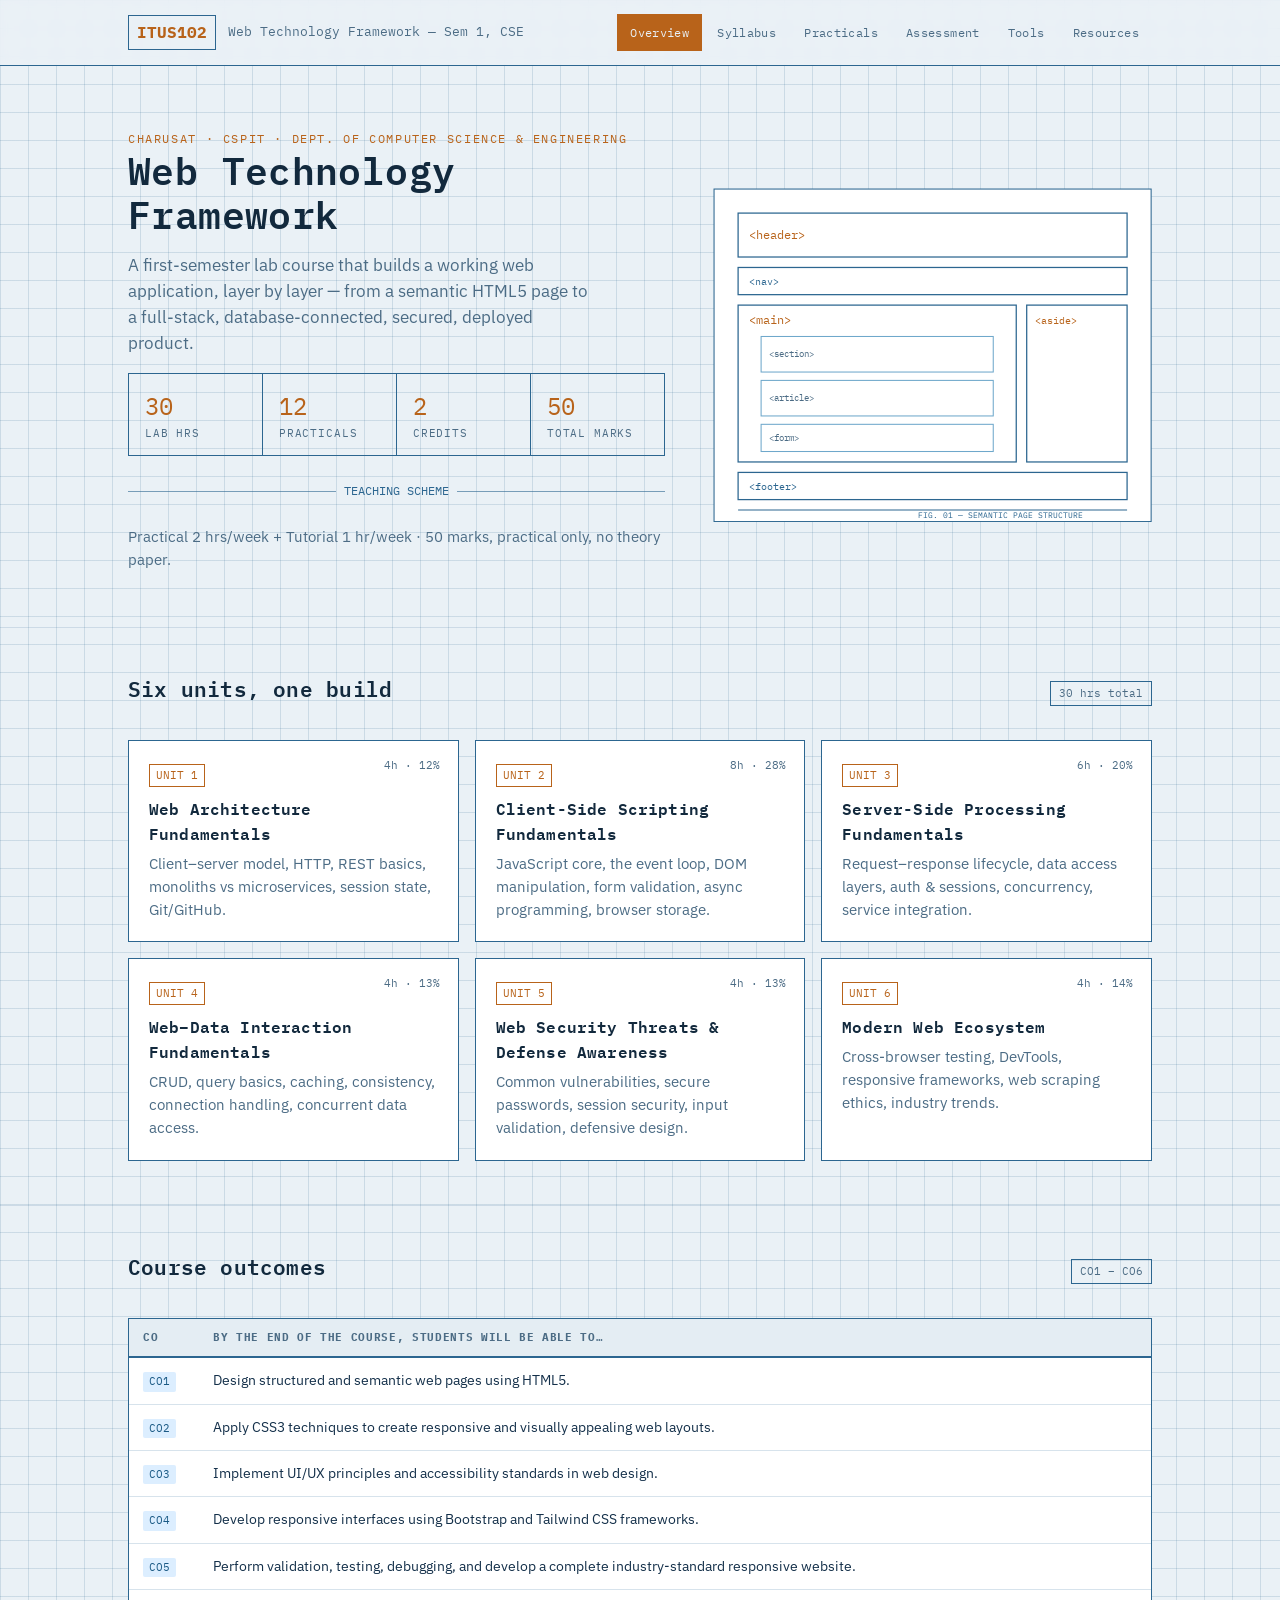
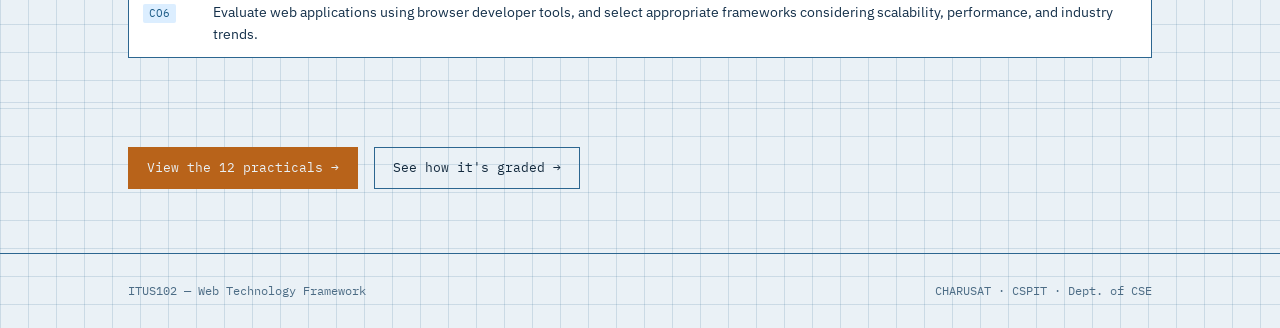
==== index.html @ b5256b08 "Add files via upload" ====
<!DOCTYPE html>
<html lang="en">
<head>
<meta charset="UTF-8">
<meta name="viewport" content="width=device-width, initial-scale=1.0">
<title>ITUS102 · Web Technology Framework</title>
<link rel="stylesheet" href="styles.css">
</head>
<body>

<header class="titleblock">
  <div class="wrap">
    <a class="tb-id" href="index.html">
      <span class="code">ITUS102</span>
      <span class="name">Web Technology Framework — Sem 1, CSE</span>
    </a>
    <nav class="tb-links">
      <a href="index.html" class="active">Overview</a>
      <a href="syllabus.html">Syllabus</a>
      <a href="practicals.html">Practicals</a>
      <a href="assessment.html">Assessment</a>
      <a href="tools.html">Tools</a>
      <a href="resources.html">Resources</a>
    </nav>
  </div>
</header>

<section class="hero">
  <div class="wrap hero-grid">
    <div>
      <div class="eyebrow">CHARUSAT · CSPIT · Dept. of Computer Science &amp; Engineering</div>
      <h1>Web Technology Framework</h1>
      <p class="lede">A first-semester lab course that builds a working web application, layer by layer — from a semantic HTML5 page to a full-stack, database-connected, secured, deployed product.</p>
      <div class="stat-row">
        <div class="stat"><div class="n">30</div><div class="l">Lab Hrs</div></div>
        <div class="stat"><div class="n">12</div><div class="l">Practicals</div></div>
        <div class="stat"><div class="n">2</div><div class="l">Credits</div></div>
        <div class="stat"><div class="n">50</div><div class="l">Total Marks</div></div>
      </div>
      <div class="dim-line">TEACHING SCHEME</div>
      <p style="color:var(--ink-dim); font-size:.92rem;">Practical 2 hrs/week + Tutorial 1 hr/week · 50 marks, practical only, no theory paper.</p>
    </div>

    <div>
      <!-- Blueprint schematic: signature element, echoed across the site -->
      <svg viewBox="0 0 420 320" width="100%" xmlns="http://www.w3.org/2000/svg" role="img" aria-label="Blueprint schematic of a semantic HTML5 page layout">
        <rect x="1" y="1" width="418" height="318" fill="#FFFFFF" stroke="#2C6690" stroke-width="1"/>
        <!-- header -->
        <rect x="24" y="24" width="372" height="42" fill="none" stroke="#2C6690" stroke-width="1.2"/>
        <text x="34" y="49" font-family="IBM Plex Mono, monospace" font-size="11" fill="#B8631A">&lt;header&gt;</text>
        <!-- nav -->
        <rect x="24" y="76" width="372" height="26" fill="none" stroke="#2C6690" stroke-width="1.2"/>
        <text x="34" y="93" font-family="IBM Plex Mono, monospace" font-size="10" fill="#2C6690">&lt;nav&gt;</text>
        <!-- main + aside -->
        <rect x="24" y="112" width="266" height="150" fill="none" stroke="#2C6690" stroke-width="1.2"/>
        <text x="34" y="130" font-family="IBM Plex Mono, monospace" font-size="11" fill="#B8631A">&lt;main&gt;</text>
        <rect x="46" y="142" width="222" height="34" fill="none" stroke="#6FA8CB" stroke-width="1"/>
        <text x="54" y="162" font-family="IBM Plex Mono, monospace" font-size="9" fill="#4C6C85">&lt;section&gt;</text>
        <rect x="46" y="184" width="222" height="34" fill="none" stroke="#6FA8CB" stroke-width="1"/>
        <text x="54" y="204" font-family="IBM Plex Mono, monospace" font-size="9" fill="#4C6C85">&lt;article&gt;</text>
        <rect x="46" y="226" width="222" height="26" fill="none" stroke="#6FA8CB" stroke-width="1"/>
        <text x="54" y="242" font-family="IBM Plex Mono, monospace" font-size="9" fill="#4C6C85">&lt;form&gt;</text>

        <rect x="300" y="112" width="96" height="150" fill="none" stroke="#2C6690" stroke-width="1.2"/>
        <text x="308" y="130" font-family="IBM Plex Mono, monospace" font-size="10" fill="#B8631A">&lt;aside&gt;</text>

        <!-- footer -->
        <rect x="24" y="272" width="372" height="26" fill="none" stroke="#2C6690" stroke-width="1.2"/>
        <text x="34" y="289" font-family="IBM Plex Mono, monospace" font-size="10" fill="#2C6690">&lt;footer&gt;</text>

        <!-- dimension line -->
        <line x1="24" y1="308" x2="396" y2="308" stroke="#2C6690" stroke-width="1"/>
        <text x="196" y="316" font-family="IBM Plex Mono, monospace" font-size="8" fill="#2C6690">FIG. 01 — SEMANTIC PAGE STRUCTURE</text>
      </svg>
    </div>
  </div>
</section>

<section id="units">
  <div class="wrap">
    <div class="section-head">
      <h2>Six units, one build</h2>
      <span class="pill">30 hrs total</span>
    </div>
    <div class="grid cols-3">
      <div class="card"><span class="hrs">4h · 12%</span><span class="tag">UNIT 1</span><h3>Web Architecture Fundamentals</h3><p>Client–server model, HTTP, REST basics, monoliths vs microservices, session state, Git/GitHub.</p></div>
      <div class="card"><span class="hrs">8h · 28%</span><span class="tag">UNIT 2</span><h3>Client-Side Scripting Fundamentals</h3><p>JavaScript core, the event loop, DOM manipulation, form validation, async programming, browser storage.</p></div>
      <div class="card"><span class="hrs">6h · 20%</span><span class="tag">UNIT 3</span><h3>Server-Side Processing Fundamentals</h3><p>Request–response lifecycle, data access layers, auth &amp; sessions, concurrency, service integration.</p></div>
      <div class="card"><span class="hrs">4h · 13%</span><span class="tag">UNIT 4</span><h3>Web–Data Interaction Fundamentals</h3><p>CRUD, query basics, caching, consistency, connection handling, concurrent data access.</p></div>
      <div class="card"><span class="hrs">4h · 13%</span><span class="tag">UNIT 5</span><h3>Web Security Threats &amp; Defense Awareness</h3><p>Common vulnerabilities, secure passwords, session security, input validation, defensive design.</p></div>
      <div class="card"><span class="hrs">4h · 14%</span><span class="tag">UNIT 6</span><h3>Modern Web Ecosystem</h3><p>Cross-browser testing, DevTools, responsive frameworks, web scraping ethics, industry trends.</p></div>
    </div>
  </div>
</section>

<section id="outcomes">
  <div class="wrap">
    <div class="section-head"><h2>Course outcomes</h2><span class="pill">CO1 – CO6</span></div>
    <div class="paper">
      <table>
        <thead><tr><th style="width:70px;">CO</th><th>By the end of the course, students will be able to&hellip;</th></tr></thead>
        <tbody>
          <tr><td><span class="co-tag">CO1</span></td><td>Design structured and semantic web pages using HTML5.</td></tr>
          <tr><td><span class="co-tag">CO2</span></td><td>Apply CSS3 techniques to create responsive and visually appealing web layouts.</td></tr>
          <tr><td><span class="co-tag">CO3</span></td><td>Implement UI/UX principles and accessibility standards in web design.</td></tr>
          <tr><td><span class="co-tag">CO4</span></td><td>Develop responsive interfaces using Bootstrap and Tailwind CSS frameworks.</td></tr>
          <tr><td><span class="co-tag">CO5</span></td><td>Perform validation, testing, debugging, and develop a complete industry-standard responsive website.</td></tr>
          <tr><td><span class="co-tag">CO6</span></td><td>Evaluate web applications using browser developer tools, and select appropriate frameworks considering scalability, performance, and industry trends.</td></tr>
        </tbody>
      </table>
    </div>
  </div>
</section>

<section>
  <div class="wrap" style="display:flex; gap:16px; flex-wrap:wrap;">
    <a class="btn" href="practicals.html">View the 12 practicals →</a>
    <a class="btn ghost" href="assessment.html">See how it's graded →</a>
  </div>
</section>

<footer>
  <div class="wrap">
    <span>ITUS102 — Web Technology Framework</span>
    <span>CHARUSAT · CSPIT · Dept. of CSE</span>
  </div>
</footer>

</body>
</html>
---- styles.css ----
/* ============================================================
   ITUS102 · Web Technology Framework — Course Site
   Design language: architectural blueprint / schematic drawing
   ============================================================ */

@import url('https://fonts.googleapis.com/css2?family=IBM+Plex+Mono:wght@400;500;600;700&family=IBM+Plex+Sans:wght@400;500;600;700&display=swap');

:root{
  --bg:        #EAF1F6;   /* blueprint paper — light cyanotype */
  --bg-panel:  #FFFFFF;   /* raised panel */
  --line:      #2C6690;   /* schematic line, navy ink on paper */
  --line-dim:  rgba(44,102,144,0.16);
  --ink:       #12293D;   /* primary text on paper */
  --ink-dim:   #4C6C85;   /* secondary text on paper */
  --paper:     #FFFFFF;   /* table / card surface */
  --paper-ink: #14304A;   /* text on paper */
  --paper-dim: #4C6C85;   /* secondary text on paper */
  --accent:    #B8631A;   /* stamped rust-amber annotation */
  --accent-2:  #1E8F73;   /* pine tag, used sparingly */
  --radius:    2px;
  --mono: 'IBM Plex Mono', ui-monospace, monospace;
  --sans: 'IBM Plex Sans', ui-sans-serif, system-ui, sans-serif;
}

*{ box-sizing:border-box; }
html{ scroll-behavior:smooth; }

body{
  margin:0;
  background:
    linear-gradient(var(--line-dim) 1px, transparent 1px),
    linear-gradient(90deg, var(--line-dim) 1px, transparent 1px),
    var(--bg);
  background-size: 28px 28px, 28px 28px, auto;
  color:var(--ink);
  font-family:var(--sans);
  line-height:1.55;
  -webkit-font-smoothing:antialiased;
}

a{ color:inherit; }
h1,h2,h3,h4{ font-family:var(--mono); font-weight:600; letter-spacing:.01em; margin:0 0 .5em; }
p{ margin:0 0 1em; }

.eyebrow{
  font-family:var(--mono);
  font-size:.72rem;
  letter-spacing:.14em;
  text-transform:uppercase;
  color:var(--accent);
}

.wrap{ max-width:1080px; margin:0 auto; padding:0 28px; }

/* ---------- Title block / nav ---------- */
.titleblock{
  border-bottom:1px solid var(--line);
  background:rgba(234,241,246,.88);
  backdrop-filter:blur(6px);
  position:sticky; top:0; z-index:50;
}
.titleblock .wrap{
  display:flex; align-items:center; justify-content:space-between;
  padding-top:14px; padding-bottom:14px; gap:20px;
}
.tb-id{ display:flex; align-items:center; gap:12px; text-decoration:none; }
.tb-id .code{
  font-family:var(--mono); font-weight:700; font-size:1rem;
  border:1px solid var(--line); padding:4px 8px; color:var(--accent);
}
.tb-id .name{ font-size:.82rem; color:var(--ink-dim); font-family:var(--mono); }
nav.tb-links{ display:flex; gap:2px; flex-wrap:wrap; }
nav.tb-links a{
  font-family:var(--mono); font-size:.78rem; text-decoration:none;
  color:var(--ink-dim); padding:8px 12px; border:1px solid transparent;
  letter-spacing:.03em;
}
nav.tb-links a:hover{ color:var(--ink); border-color:var(--line); }
nav.tb-links a.active{ color:var(--bg); background:var(--accent); }

/* ---------- Hero ---------- */
.hero{ padding:64px 0 40px; }
.hero-grid{ display:grid; grid-template-columns:1.1fr .9fr; gap:48px; align-items:center; }
.hero h1{ font-size:2.4rem; line-height:1.15; color:var(--ink); margin-bottom:.4em; }
.hero .lede{ color:var(--ink-dim); font-size:1.05rem; max-width:46ch; }
.dim-line{
  display:flex; align-items:center; gap:8px; margin:26px 0;
  font-family:var(--mono); font-size:.72rem; color:var(--line);
}
.dim-line::before, .dim-line::after{ content:""; height:1px; flex:1; background:var(--line); opacity:.6; }

.stat-row{ display:flex; gap:0; margin-top:8px; border:1px solid var(--line); }
.stat{ flex:1; padding:14px 16px; border-right:1px solid var(--line); }
.stat:last-child{ border-right:none; }
.stat .n{ font-family:var(--mono); font-size:1.5rem; color:var(--accent); }
.stat .l{ font-family:var(--mono); font-size:.66rem; color:var(--ink-dim); text-transform:uppercase; letter-spacing:.08em; }

/* ---------- Sections ---------- */
section{ padding:44px 0; border-top:1px solid var(--line-dim); }
section:first-of-type{ border-top:none; }
.section-head{ display:flex; align-items:baseline; justify-content:space-between; gap:20px; margin-bottom:26px; flex-wrap:wrap; }
.section-head h2{ font-size:1.3rem; color:var(--ink); }

/* ---------- Cards ---------- */
.grid{ display:grid; gap:16px; }
.grid.cols-3{ grid-template-columns:repeat(3,1fr); }
.grid.cols-2{ grid-template-columns:repeat(2,1fr); }
.card{
  background:var(--bg-panel); border:1px solid var(--line);
  padding:20px; position:relative;
}
.card .tag{
  font-family:var(--mono); font-size:.68rem; color:var(--accent);
  border:1px solid var(--accent); display:inline-block; padding:2px 6px; margin-bottom:10px;
}
.card h3{ font-size:1rem; margin-bottom:.4em; }
.card p{ color:var(--ink-dim); font-size:.92rem; margin-bottom:0; }
.card .hrs{ position:absolute; top:16px; right:18px; font-family:var(--mono); font-size:.7rem; color:var(--ink-dim); }

/* ---------- Tables (on paper surface) ---------- */
.paper{ background:var(--paper); color:var(--paper-ink); border:1px solid var(--line); }
table{ width:100%; border-collapse:collapse; font-size:.9rem; }
table caption{ text-align:left; font-family:var(--mono); font-size:.75rem; color:var(--paper-dim); padding:10px 14px; }
th{
  font-family:var(--mono); font-size:.68rem; text-transform:uppercase; letter-spacing:.06em;
  text-align:left; background:#E4EDF3; color:var(--paper-dim); padding:10px 14px; border-bottom:2px solid var(--line);
}
td{ padding:11px 14px; border-bottom:1px solid #D7E3EC; vertical-align:top; }
tr:last-child td{ border-bottom:none; }
tr:hover td{ background:#EAF2F7; }
.co-tag{
  font-family:var(--mono); font-size:.7rem; background:#DCEEFF; color:#1B5A85;
  padding:1px 6px; border-radius:2px; display:inline-block; margin:1px 2px 1px 0;
}

/* ---------- Phase timeline (practicals) ---------- */
.phases{ display:flex; flex-direction:column; gap:0; }
.phase{ display:grid; grid-template-columns:160px 90px 1fr; gap:16px; padding:16px 0; border-top:1px dashed var(--line-dim); align-items:start; }
.phase:first-child{ border-top:none; }
.phase .name{ font-family:var(--mono); color:var(--accent); font-size:.85rem; }
.phase .exp{ font-family:var(--mono); color:var(--ink-dim); font-size:.78rem; }
.phase .focus{ color:var(--ink-dim); font-size:.92rem; }

/* ---------- Assessment bars ---------- */
.bar-row{ display:grid; grid-template-columns:1fr auto; gap:12px; align-items:center; padding:10px 0; }
.bar-track{ height:8px; background:var(--line-dim); position:relative; overflow:hidden; }
.bar-fill{ height:100%; background:var(--accent); }
.bar-label{ font-family:var(--mono); font-size:.8rem; color:var(--ink-dim); }
.bar-mark{ font-family:var(--mono); font-size:.85rem; color:var(--accent); min-width:64px; text-align:right; }

/* ---------- Resource links ---------- */
.res-item{ display:grid; grid-template-columns:70px 1fr 1fr; gap:16px; padding:14px 0; border-top:1px solid var(--line-dim); }
.res-item:first-child{ border-top:none; }
.res-item .num{ font-family:var(--mono); color:var(--accent); }
.res-item h4{ font-family:var(--mono); font-size:.78rem; color:var(--ink-dim); text-transform:uppercase; letter-spacing:.05em; margin-bottom:8px; }
.res-item a{ display:block; font-size:.88rem; text-decoration:none; color:var(--ink); border-bottom:1px dotted var(--line); padding:3px 0; }
.res-item a:hover{ color:var(--accent); border-color:var(--accent); }

/* ---------- Footer ---------- */
footer{ border-top:1px solid var(--line); padding:28px 0; margin-top:20px; }
footer .wrap{ display:flex; justify-content:space-between; color:var(--ink-dim); font-family:var(--mono); font-size:.74rem; flex-wrap:wrap; gap:10px;}

/* ---------- Utility ---------- */
.pill{ font-family:var(--mono); font-size:.7rem; border:1px solid var(--line); padding:3px 8px; color:var(--ink-dim); }
.btn{
  font-family:var(--mono); font-size:.82rem; text-decoration:none; color:var(--bg);
  background:var(--accent); padding:10px 18px; display:inline-block; border:1px solid var(--accent);
}
.btn.ghost{ background:transparent; color:var(--ink); border-color:var(--line); }

::selection{ background:var(--accent); color:var(--bg); }

@media (max-width:860px){
  .hero-grid{ grid-template-columns:1fr; }
  .grid.cols-3, .grid.cols-2{ grid-template-columns:1fr; }
  .phase{ grid-template-columns:1fr; gap:4px; }
  .res-item{ grid-template-columns:1fr; }
  nav.tb-links{ display:none; }
}
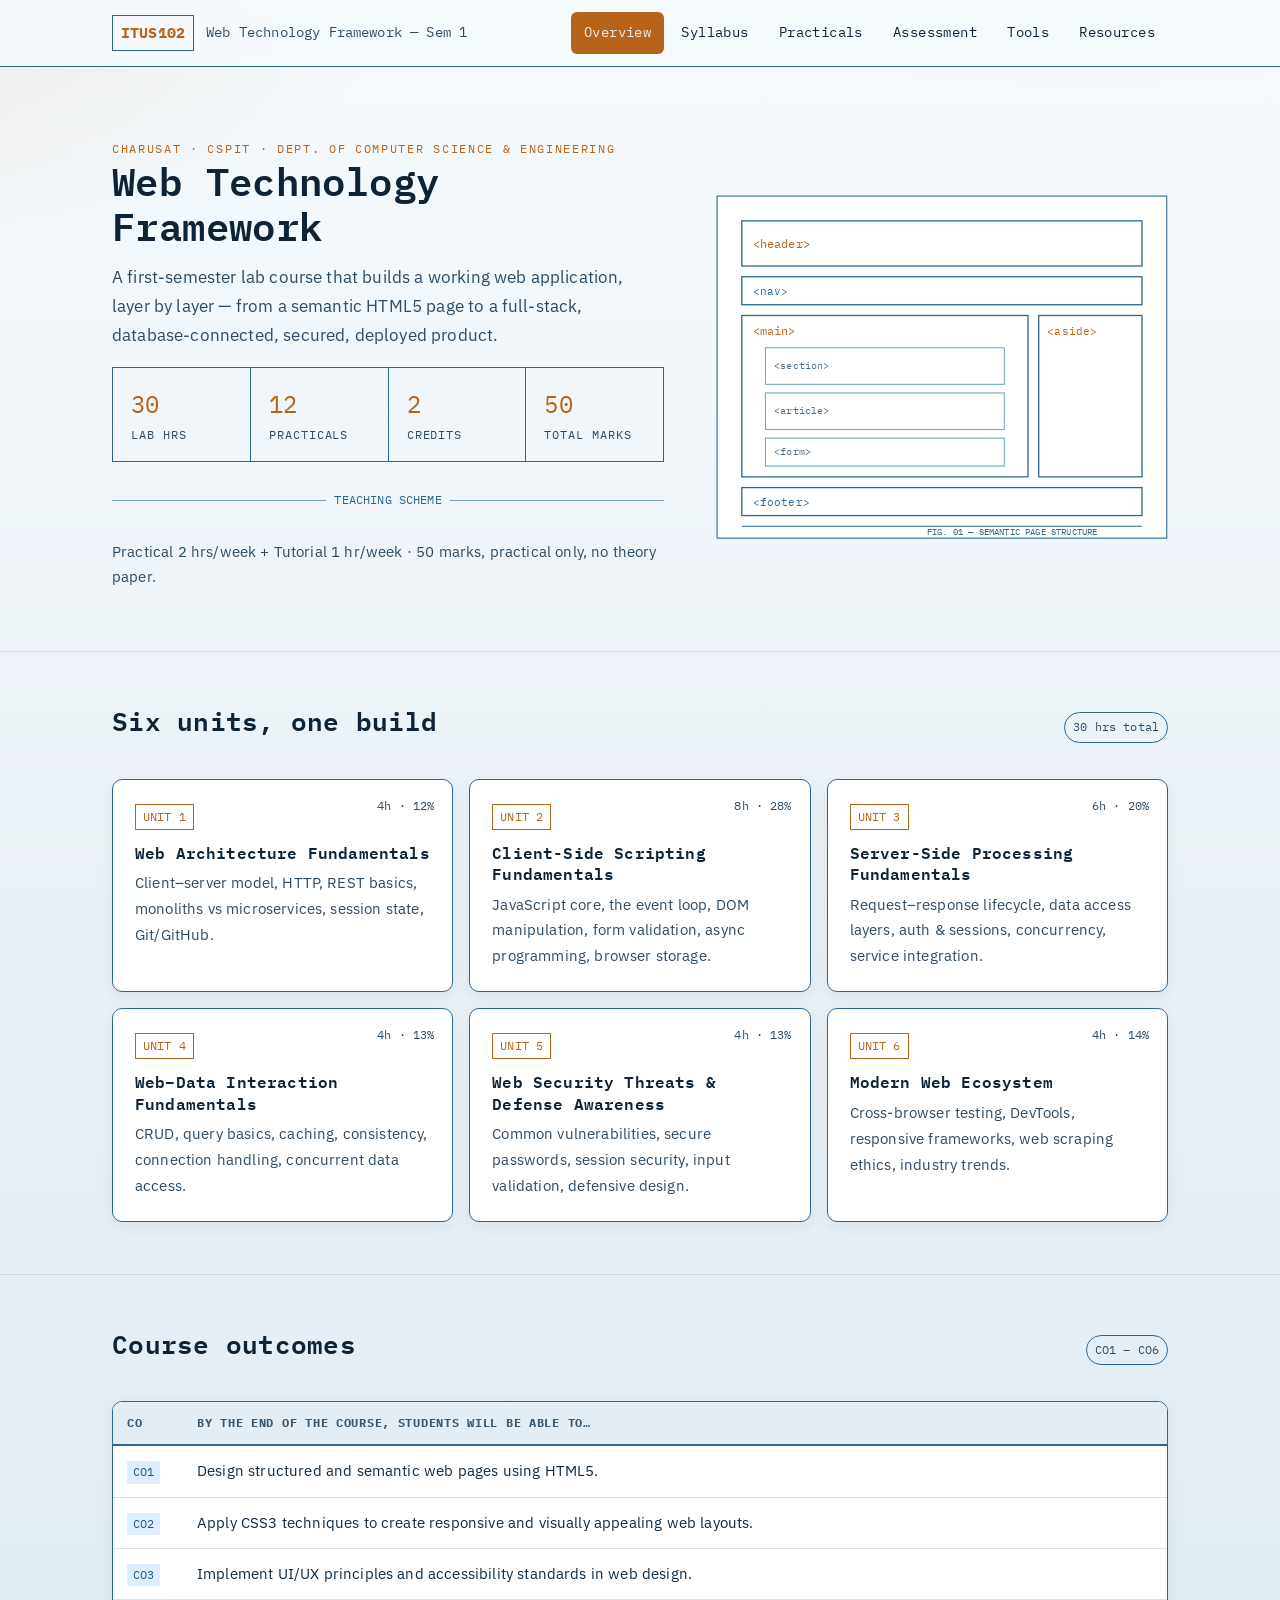
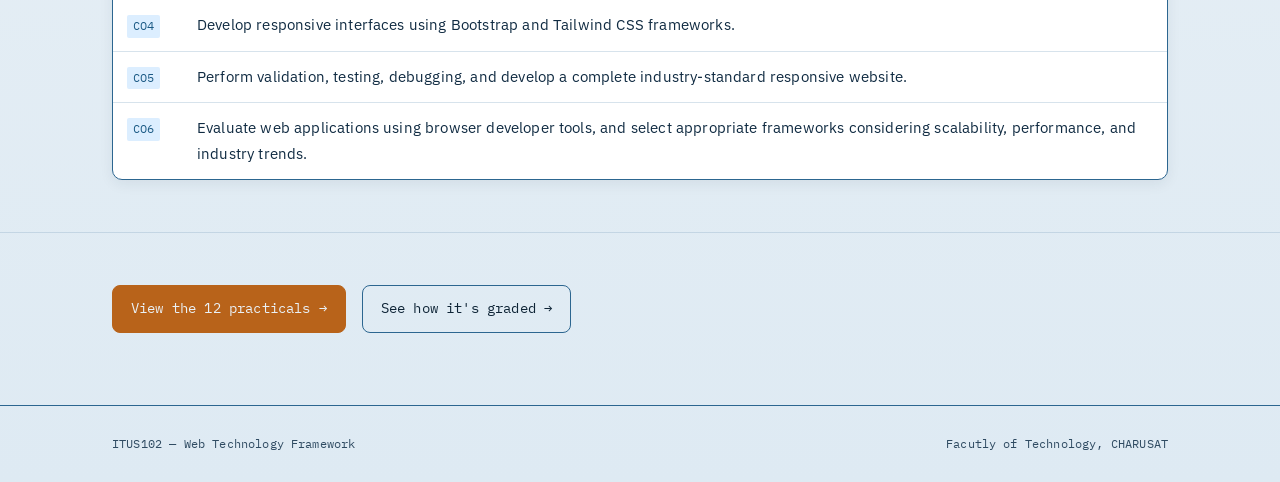
==== commit 5708f27e: "Updated homepage" ====
--- a/index.html
+++ b/index.html
@@ -12,7 +12,7 @@
   <div class="wrap">
     <a class="tb-id" href="index.html">
       <span class="code">ITUS102</span>
-      <span class="name">Web Technology Framework — Sem 1, CSE</span>
+      <span class="name">Web Technology Framework — Sem 1</span>
     </a>
     <nav class="tb-links">
       <a href="index.html" class="active">Overview</a>
@@ -122,7 +122,7 @@
 <footer>
   <div class="wrap">
     <span>ITUS102 — Web Technology Framework</span>
-    <span>CHARUSAT · CSPIT · Dept. of CSE</span>
+    <span>Facutly of Technology, CHARUSAT</span>
   </div>
 </footer>
 
--- a/styles.css
+++ b/styles.css
@@ -7,17 +7,32 @@
 
 :root{
   --bg:        #EAF1F6;   /* blueprint paper — light cyanotype */
+  --bg-top:    #F5FAFD;   /* top glow */
+  --bg-bottom: #DEEAF3;   /* base wash */
   --bg-panel:  #FFFFFF;   /* raised panel */
   --line:      #2C6690;   /* schematic line, navy ink on paper */
   --line-dim:  rgba(44,102,144,0.16);
-  --ink:       #12293D;   /* primary text on paper */
-  --ink-dim:   #4C6C85;   /* secondary text on paper */
+  --ink:       #0E2436;   /* primary text on paper (higher contrast) */
+  --ink-dim:   #2F4B62;   /* secondary text on paper (improved readability) */
   --paper:     #FFFFFF;   /* table / card surface */
-  --paper-ink: #14304A;   /* text on paper */
-  --paper-dim: #4C6C85;   /* secondary text on paper */
+  --paper-ink: #102B42;   /* text on paper */
+  --paper-dim: #3A5870;   /* secondary text on paper */
   --accent:    #B8631A;   /* stamped rust-amber annotation */
   --accent-2:  #1E8F73;   /* pine tag, used sparingly */
-  --radius:    2px;
+  --radius:    10px;
+  --shadow-sm: 0 4px 14px rgba(11, 36, 57, 0.07);
+  --space-1:   8px;
+  --space-2:   12px;
+  --space-3:   16px;
+  --space-4:   24px;
+  --space-5:   32px;
+  --space-6:   48px;
+  --fs-100:    0.75rem;
+  --fs-200:    0.875rem;
+  --fs-300:    1rem;
+  --fs-400:    1.0625rem;
+  --fs-500:    clamp(1.25rem, 1.1rem + .7vw, 1.6rem);
+  --fs-600:    clamp(1.8rem, 1.45rem + 1.2vw, 2.5rem);
   --mono: 'IBM Plex Mono', ui-monospace, monospace;
   --sans: 'IBM Plex Sans', ui-sans-serif, system-ui, sans-serif;
 }
@@ -28,78 +43,95 @@
 body{
   margin:0;
   background:
-    linear-gradient(var(--line-dim) 1px, transparent 1px),
-    linear-gradient(90deg, var(--line-dim) 1px, transparent 1px),
-    var(--bg);
-  background-size: 28px 28px, 28px 28px, auto;
+    radial-gradient(1200px 500px at 85% -10%, rgba(30,143,115,.10), transparent 60%),
+    radial-gradient(900px 420px at -10% 0%, rgba(184,99,26,.10), transparent 58%),
+    linear-gradient(180deg, var(--bg-top) 0%, var(--bg) 45%, var(--bg-bottom) 100%),
+    linear-gradient(rgba(44,102,144,.10) 1px, transparent 1px),
+    linear-gradient(90deg, rgba(44,102,144,.10) 1px, transparent 1px);
+  background-size: auto, auto, auto, 32px 32px, 32px 32px;
   color:var(--ink);
   font-family:var(--sans);
-  line-height:1.55;
+  font-size:var(--fs-300);
+  font-weight:400;
+  line-height:1.7;
+  letter-spacing:.01em;
   -webkit-font-smoothing:antialiased;
 }
 
 a{ color:inherit; }
-h1,h2,h3,h4{ font-family:var(--mono); font-weight:600; letter-spacing:.01em; margin:0 0 .5em; }
-p{ margin:0 0 1em; }
+h1,h2,h3,h4{
+  font-family:var(--mono);
+  font-weight:600;
+  letter-spacing:.01em;
+  line-height:1.28;
+  margin:0 0 .45em;
+}
+h1{ font-size:var(--fs-600); }
+h2{ font-size:var(--fs-500); }
+h3{ font-size:1.08rem; }
+h4{ font-size:.95rem; }
+p{ margin:0 0 1em; max-width:72ch; }
 
 .eyebrow{
   font-family:var(--mono);
-  font-size:.72rem;
+  font-size:var(--fs-100);
   letter-spacing:.14em;
   text-transform:uppercase;
   color:var(--accent);
 }
 
-.wrap{ max-width:1080px; margin:0 auto; padding:0 28px; }
+.wrap{ max-width:1120px; margin:0 auto; padding:0 clamp(18px, 2.6vw, 32px); }
 
 /* ---------- Title block / nav ---------- */
 .titleblock{
   border-bottom:1px solid var(--line);
-  background:rgba(234,241,246,.88);
+  background:rgba(245,250,253,.90);
   backdrop-filter:blur(6px);
   position:sticky; top:0; z-index:50;
 }
 .titleblock .wrap{
   display:flex; align-items:center; justify-content:space-between;
-  padding-top:14px; padding-bottom:14px; gap:20px;
+  padding-top:var(--space-2); padding-bottom:var(--space-2); gap:var(--space-4);
 }
 .tb-id{ display:flex; align-items:center; gap:12px; text-decoration:none; }
 .tb-id .code{
-  font-family:var(--mono); font-weight:700; font-size:1rem;
+  font-family:var(--mono); font-weight:700; font-size:.95rem;
   border:1px solid var(--line); padding:4px 8px; color:var(--accent);
 }
-.tb-id .name{ font-size:.82rem; color:var(--ink-dim); font-family:var(--mono); }
-nav.tb-links{ display:flex; gap:2px; flex-wrap:wrap; }
+.tb-id .name{ font-size:var(--fs-200); color:var(--ink-dim); font-family:var(--mono); }
+nav.tb-links{ display:flex; gap:4px; flex-wrap:wrap; }
 nav.tb-links a{
-  font-family:var(--mono); font-size:.78rem; text-decoration:none;
-  color:var(--ink-dim); padding:8px 12px; border:1px solid transparent;
+  font-family:var(--mono); font-size:var(--fs-200); text-decoration:none;
+  color:var(--ink); padding:8px 12px; border:1px solid transparent;
+  border-radius:6px;
   letter-spacing:.03em;
+  transition:background-color .2s ease, border-color .2s ease, color .2s ease;
 }
 nav.tb-links a:hover{ color:var(--ink); border-color:var(--line); }
 nav.tb-links a.active{ color:var(--bg); background:var(--accent); }
 
 /* ---------- Hero ---------- */
-.hero{ padding:64px 0 40px; }
-.hero-grid{ display:grid; grid-template-columns:1.1fr .9fr; gap:48px; align-items:center; }
-.hero h1{ font-size:2.4rem; line-height:1.15; color:var(--ink); margin-bottom:.4em; }
-.hero .lede{ color:var(--ink-dim); font-size:1.05rem; max-width:46ch; }
+.hero{ padding:72px 0 48px; }
+.hero-grid{ display:grid; grid-template-columns:1.1fr .9fr; gap:52px; align-items:center; }
+.hero h1{ font-size:var(--fs-600); line-height:1.16; color:var(--ink); margin-bottom:.38em; }
+.hero .lede{ color:var(--ink-dim); font-size:var(--fs-400); max-width:56ch; }
 .dim-line{
-  display:flex; align-items:center; gap:8px; margin:26px 0;
-  font-family:var(--mono); font-size:.72rem; color:var(--line);
+  display:flex; align-items:center; gap:8px; margin:28px 0;
+  font-family:var(--mono); font-size:var(--fs-100); color:var(--line);
 }
 .dim-line::before, .dim-line::after{ content:""; height:1px; flex:1; background:var(--line); opacity:.6; }
 
 .stat-row{ display:flex; gap:0; margin-top:8px; border:1px solid var(--line); }
-.stat{ flex:1; padding:14px 16px; border-right:1px solid var(--line); }
+.stat{ flex:1; padding:16px 18px; border-right:1px solid var(--line); }
 .stat:last-child{ border-right:none; }
 .stat .n{ font-family:var(--mono); font-size:1.5rem; color:var(--accent); }
-.stat .l{ font-family:var(--mono); font-size:.66rem; color:var(--ink-dim); text-transform:uppercase; letter-spacing:.08em; }
+.stat .l{ font-family:var(--mono); font-size:var(--fs-100); color:var(--ink-dim); text-transform:uppercase; letter-spacing:.08em; }
 
 /* ---------- Sections ---------- */
-section{ padding:44px 0; border-top:1px solid var(--line-dim); }
+section{ padding:52px 0; border-top:1px solid var(--line-dim); }
 section:first-of-type{ border-top:none; }
-.section-head{ display:flex; align-items:baseline; justify-content:space-between; gap:20px; margin-bottom:26px; flex-wrap:wrap; }
-.section-head h2{ font-size:1.3rem; color:var(--ink); }
+.section-head{ display:flex; align-items:baseline; justify-content:space-between; gap:20px; margin-bottom:30px; flex-wrap:wrap; }
+.section-head h2{ font-size:var(--fs-500); color:var(--ink); }
 
 /* ---------- Cards ---------- */
 .grid{ display:grid; gap:16px; }
@@ -107,29 +139,31 @@
 .grid.cols-2{ grid-template-columns:repeat(2,1fr); }
 .card{
   background:var(--bg-panel); border:1px solid var(--line);
-  padding:20px; position:relative;
+  padding:22px; position:relative;
+  border-radius:var(--radius);
+  box-shadow:var(--shadow-sm);
 }
 .card .tag{
-  font-family:var(--mono); font-size:.68rem; color:var(--accent);
-  border:1px solid var(--accent); display:inline-block; padding:2px 6px; margin-bottom:10px;
-}
-.card h3{ font-size:1rem; margin-bottom:.4em; }
-.card p{ color:var(--ink-dim); font-size:.92rem; margin-bottom:0; }
-.card .hrs{ position:absolute; top:16px; right:18px; font-family:var(--mono); font-size:.7rem; color:var(--ink-dim); }
+  font-family:var(--mono); font-size:var(--fs-100); color:var(--accent);
+  border:1px solid var(--accent); display:inline-block; padding:2px 7px; margin-bottom:12px;
+}
+.card h3{ font-size:1.03rem; margin-bottom:.45em; }
+.card p{ color:var(--ink-dim); font-size:.95rem; margin-bottom:0; }
+.card .hrs{ position:absolute; top:16px; right:18px; font-family:var(--mono); font-size:var(--fs-100); color:var(--ink-dim); }
 
 /* ---------- Tables (on paper surface) ---------- */
-.paper{ background:var(--paper); color:var(--paper-ink); border:1px solid var(--line); }
-table{ width:100%; border-collapse:collapse; font-size:.9rem; }
-table caption{ text-align:left; font-family:var(--mono); font-size:.75rem; color:var(--paper-dim); padding:10px 14px; }
+.paper{ background:var(--paper); color:var(--paper-ink); border:1px solid var(--line); border-radius:var(--radius); box-shadow:var(--shadow-sm); overflow:hidden; }
+table{ width:100%; border-collapse:collapse; font-size:.95rem; }
+table caption{ text-align:left; font-family:var(--mono); font-size:var(--fs-100); color:var(--paper-dim); padding:10px 14px; }
 th{
-  font-family:var(--mono); font-size:.68rem; text-transform:uppercase; letter-spacing:.06em;
-  text-align:left; background:#E4EDF3; color:var(--paper-dim); padding:10px 14px; border-bottom:2px solid var(--line);
-}
-td{ padding:11px 14px; border-bottom:1px solid #D7E3EC; vertical-align:top; }
+  font-family:var(--mono); font-size:var(--fs-100); text-transform:uppercase; letter-spacing:.06em;
+  text-align:left; background:#E4EDF3; color:var(--paper-dim); padding:11px 14px; border-bottom:2px solid var(--line);
+}
+td{ padding:12px 14px; border-bottom:1px solid #D7E3EC; vertical-align:top; }
 tr:last-child td{ border-bottom:none; }
 tr:hover td{ background:#EAF2F7; }
 .co-tag{
-  font-family:var(--mono); font-size:.7rem; background:#DCEEFF; color:#1B5A85;
+  font-family:var(--mono); font-size:var(--fs-100); background:#DCEEFF; color:#1B5A85;
   padding:1px 6px; border-radius:2px; display:inline-block; margin:1px 2px 1px 0;
 }
 
@@ -137,43 +171,56 @@
 .phases{ display:flex; flex-direction:column; gap:0; }
 .phase{ display:grid; grid-template-columns:160px 90px 1fr; gap:16px; padding:16px 0; border-top:1px dashed var(--line-dim); align-items:start; }
 .phase:first-child{ border-top:none; }
-.phase .name{ font-family:var(--mono); color:var(--accent); font-size:.85rem; }
-.phase .exp{ font-family:var(--mono); color:var(--ink-dim); font-size:.78rem; }
-.phase .focus{ color:var(--ink-dim); font-size:.92rem; }
+.phase .name{ font-family:var(--mono); color:var(--accent); font-size:.88rem; }
+.phase .exp{ font-family:var(--mono); color:var(--ink-dim); font-size:var(--fs-200); }
+.phase .focus{ color:var(--ink-dim); font-size:.95rem; }
 
 /* ---------- Assessment bars ---------- */
 .bar-row{ display:grid; grid-template-columns:1fr auto; gap:12px; align-items:center; padding:10px 0; }
 .bar-track{ height:8px; background:var(--line-dim); position:relative; overflow:hidden; }
 .bar-fill{ height:100%; background:var(--accent); }
-.bar-label{ font-family:var(--mono); font-size:.8rem; color:var(--ink-dim); }
-.bar-mark{ font-family:var(--mono); font-size:.85rem; color:var(--accent); min-width:64px; text-align:right; }
+.bar-label{ font-family:var(--mono); font-size:var(--fs-200); color:var(--ink-dim); }
+.bar-mark{ font-family:var(--mono); font-size:.88rem; color:var(--accent); min-width:64px; text-align:right; }
 
 /* ---------- Resource links ---------- */
 .res-item{ display:grid; grid-template-columns:70px 1fr 1fr; gap:16px; padding:14px 0; border-top:1px solid var(--line-dim); }
 .res-item:first-child{ border-top:none; }
 .res-item .num{ font-family:var(--mono); color:var(--accent); }
-.res-item h4{ font-family:var(--mono); font-size:.78rem; color:var(--ink-dim); text-transform:uppercase; letter-spacing:.05em; margin-bottom:8px; }
-.res-item a{ display:block; font-size:.88rem; text-decoration:none; color:var(--ink); border-bottom:1px dotted var(--line); padding:3px 0; }
+.res-item h4{ font-family:var(--mono); font-size:var(--fs-200); color:var(--ink-dim); text-transform:uppercase; letter-spacing:.05em; margin-bottom:8px; }
+.res-item a{ display:block; font-size:.93rem; text-decoration:none; color:var(--ink); border-bottom:1px dotted var(--line); padding:4px 0; }
 .res-item a:hover{ color:var(--accent); border-color:var(--accent); }
 
 /* ---------- Footer ---------- */
 footer{ border-top:1px solid var(--line); padding:28px 0; margin-top:20px; }
-footer .wrap{ display:flex; justify-content:space-between; color:var(--ink-dim); font-family:var(--mono); font-size:.74rem; flex-wrap:wrap; gap:10px;}
+footer .wrap{ display:flex; justify-content:space-between; color:var(--ink-dim); font-family:var(--mono); font-size:var(--fs-100); flex-wrap:wrap; gap:10px;}
 
 /* ---------- Utility ---------- */
-.pill{ font-family:var(--mono); font-size:.7rem; border:1px solid var(--line); padding:3px 8px; color:var(--ink-dim); }
+.pill{ font-family:var(--mono); font-size:var(--fs-100); border:1px solid var(--line); padding:4px 8px; color:var(--ink-dim); border-radius:999px; }
 .btn{
-  font-family:var(--mono); font-size:.82rem; text-decoration:none; color:var(--bg);
-  background:var(--accent); padding:10px 18px; display:inline-block; border:1px solid var(--accent);
+  font-family:var(--mono); font-size:var(--fs-200); text-decoration:none; color:var(--bg);
+  background:var(--accent); padding:11px 18px; display:inline-block; border:1px solid var(--accent);
+  border-radius:8px;
+  transition:transform .2s ease, box-shadow .2s ease, background-color .2s ease, color .2s ease;
 }
 .btn.ghost{ background:transparent; color:var(--ink); border-color:var(--line); }
+.btn:hover{ transform:translateY(-1px); box-shadow:var(--shadow-sm); }
+
+a:focus-visible,
+.btn:focus-visible,
+nav.tb-links a:focus-visible{
+  outline:2px solid var(--accent-2);
+  outline-offset:2px;
+}
 
 ::selection{ background:var(--accent); color:var(--bg); }
 
 @media (max-width:860px){
+  body{ font-size:.97rem; }
   .hero-grid{ grid-template-columns:1fr; }
   .grid.cols-3, .grid.cols-2{ grid-template-columns:1fr; }
   .phase{ grid-template-columns:1fr; gap:4px; }
   .res-item{ grid-template-columns:1fr; }
+  .stat-row{ flex-wrap:wrap; }
+  .stat{ min-width:150px; }
   nav.tb-links{ display:none; }
 }
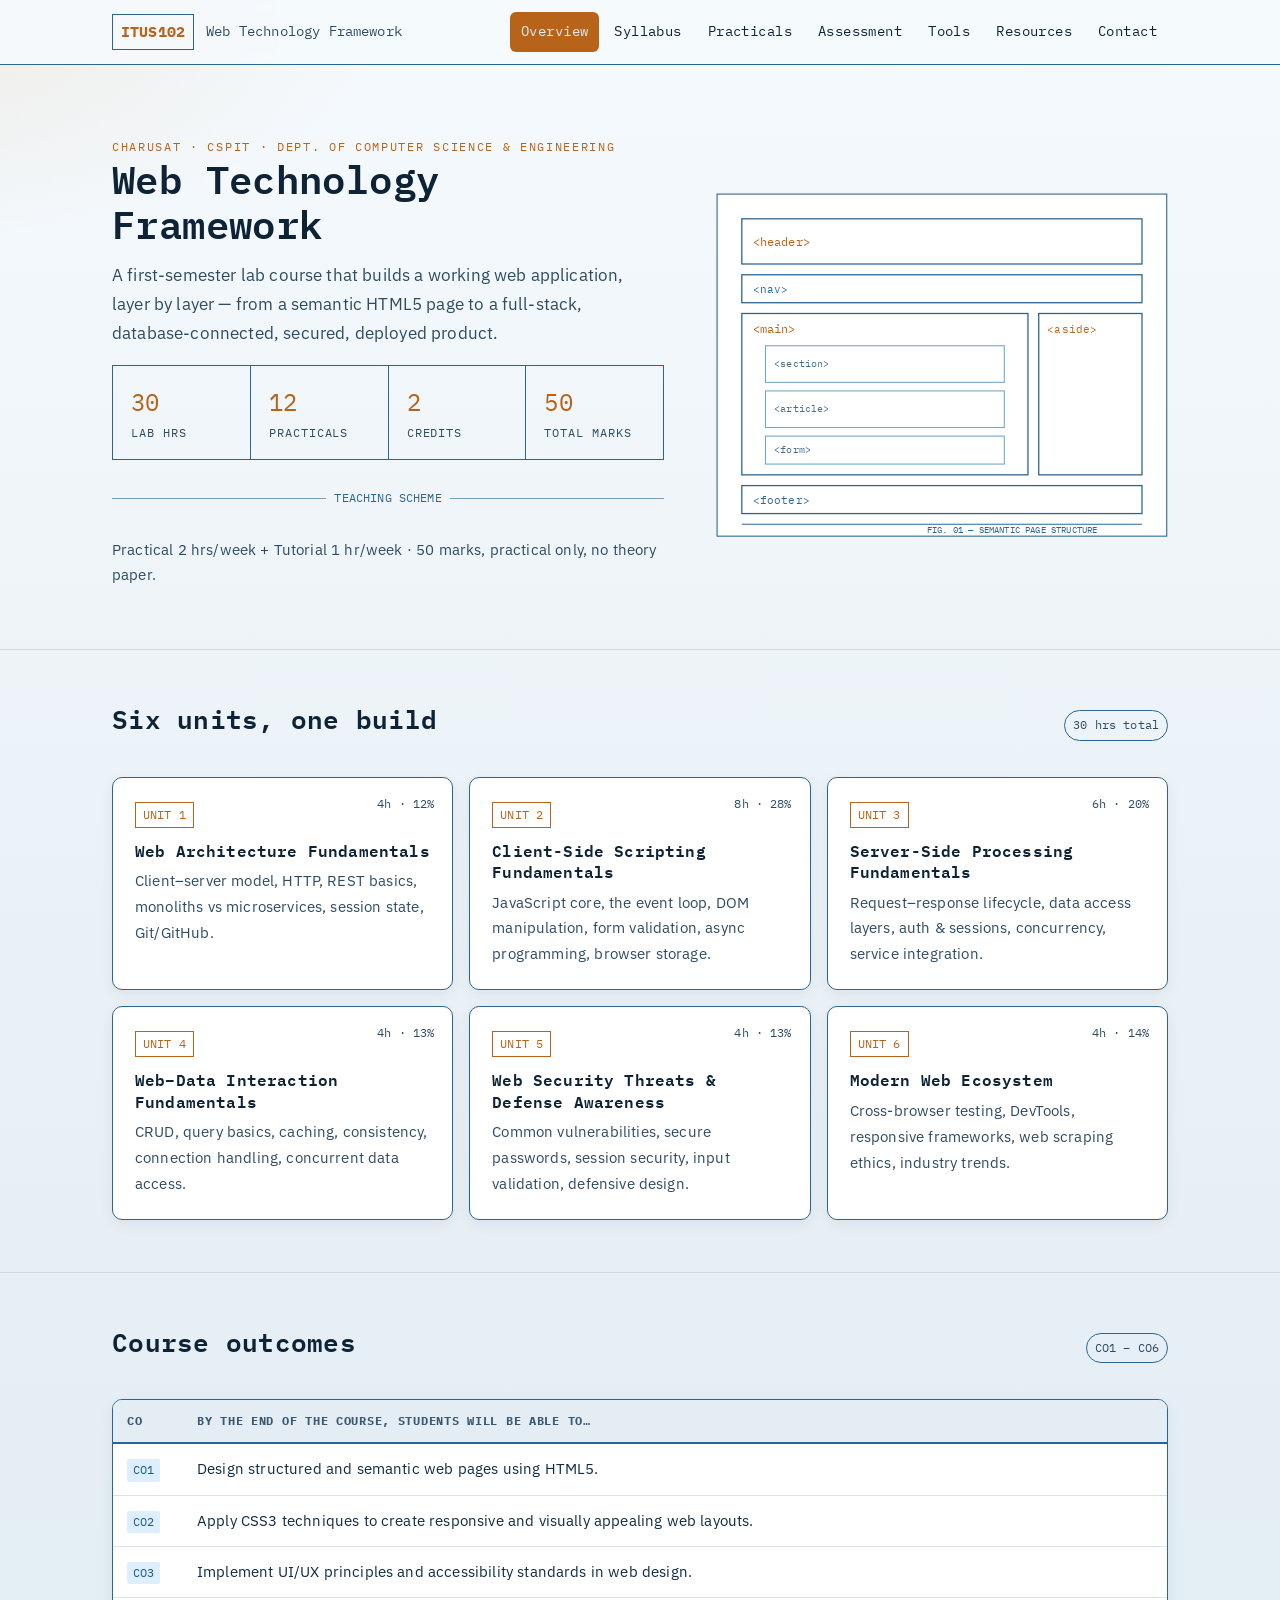
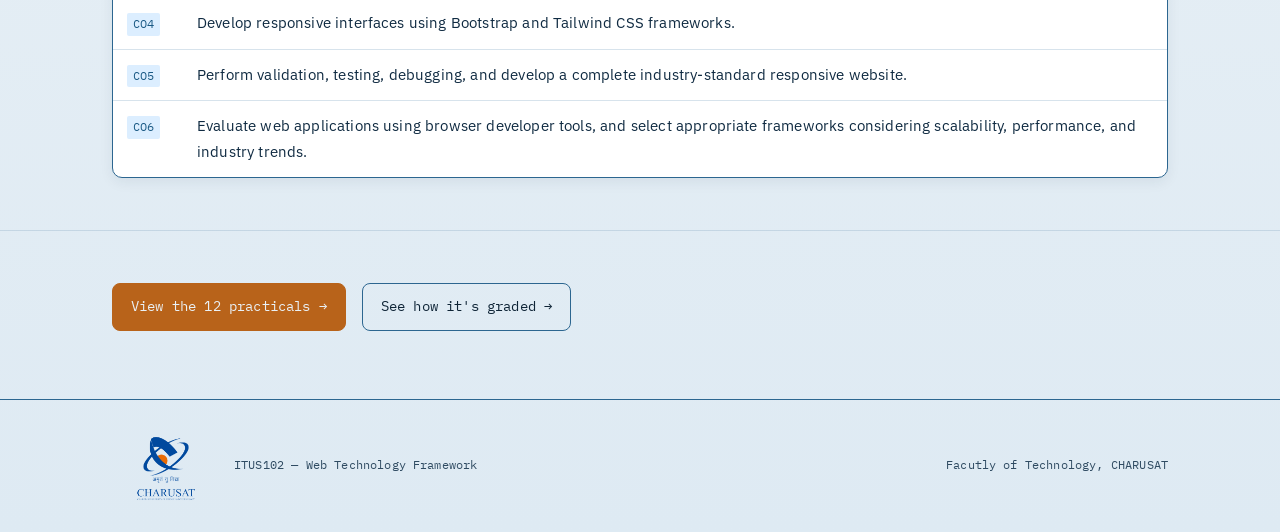
==== commit b9331ec0: "Updated homepage" ====
--- a/index.html
+++ b/index.html
@@ -4,6 +4,9 @@
 <meta charset="UTF-8">
 <meta name="viewport" content="width=device-width, initial-scale=1.0">
 <title>ITUS102 · Web Technology Framework</title>
+<link rel="icon" type="image/svg+xml" href="favicon.svg?v=2">
+<link rel="shortcut icon" href="favicon.svg?v=2">
+<link rel="apple-touch-icon" href="favicon.svg?v=2">
 <link rel="stylesheet" href="styles.css">
 </head>
 <body>
@@ -12,7 +15,7 @@
   <div class="wrap">
     <a class="tb-id" href="index.html">
       <span class="code">ITUS102</span>
-      <span class="name">Web Technology Framework — Sem 1</span>
+      <span class="name">Web Technology Framework</span>
     </a>
     <nav class="tb-links">
       <a href="index.html" class="active">Overview</a>
@@ -21,6 +24,7 @@
       <a href="assessment.html">Assessment</a>
       <a href="tools.html">Tools</a>
       <a href="resources.html">Resources</a>
+      <a href="contact.html">Contact</a>
     </nav>
   </div>
 </header>
@@ -121,6 +125,7 @@
 
 <footer>
   <div class="wrap">
+    <img class="footer-logo" src="university-logo.png" alt="CHARUSAT logo" onerror="if(!this.dataset.f1){this.dataset.f1=1;this.src='charusat-logo.png';}else if(!this.dataset.f2){this.dataset.f2=1;this.src='logo.png';}else{this.src='favicon.svg';this.onerror=null;}">
     <span>ITUS102 — Web Technology Framework</span>
     <span>Facutly of Technology, CHARUSAT</span>
   </div>
--- a/styles.css
+++ b/styles.css
@@ -91,18 +91,27 @@
 }
 .titleblock .wrap{
   display:flex; align-items:center; justify-content:space-between;
-  padding-top:var(--space-2); padding-bottom:var(--space-2); gap:var(--space-4);
-}
-.tb-id{ display:flex; align-items:center; gap:12px; text-decoration:none; }
+  padding-top:var(--space-2); padding-bottom:var(--space-2); gap:var(--space-3);
+}
+.tb-id{ display:flex; align-items:center; gap:12px; text-decoration:none; flex:0 1 auto; min-width:0; }
 .tb-id .code{
   font-family:var(--mono); font-weight:700; font-size:.95rem;
   border:1px solid var(--line); padding:4px 8px; color:var(--accent);
 }
 .tb-id .name{ font-size:var(--fs-200); color:var(--ink-dim); font-family:var(--mono); }
-nav.tb-links{ display:flex; gap:4px; flex-wrap:wrap; }
+nav.tb-links{
+  display:flex;
+  gap:4px;
+  flex:0 1 auto;
+  flex-wrap:nowrap;
+  justify-content:flex-end;
+  white-space:nowrap;
+  min-width:0;
+  overflow:visible;
+}
 nav.tb-links a{
   font-family:var(--mono); font-size:var(--fs-200); text-decoration:none;
-  color:var(--ink); padding:8px 12px; border:1px solid transparent;
+  color:var(--ink); padding:7px 10px; border:1px solid transparent;
   border-radius:6px;
   letter-spacing:.03em;
   transition:background-color .2s ease, border-color .2s ease, color .2s ease;
@@ -191,8 +200,24 @@
 .res-item a:hover{ color:var(--accent); border-color:var(--accent); }
 
 /* ---------- Footer ---------- */
-footer{ border-top:1px solid var(--line); padding:28px 0; margin-top:20px; }
-footer .wrap{ display:flex; justify-content:space-between; color:var(--ink-dim); font-family:var(--mono); font-size:var(--fs-100); flex-wrap:wrap; gap:10px;}
+footer{ border-top:1px solid var(--line); padding:12px 0; margin-top:16px; }
+footer .wrap{
+  display:grid;
+  grid-template-columns:auto 1fr auto;
+  align-items:center;
+  justify-content:space-between;
+  color:var(--ink-dim);
+  font-family:var(--mono);
+  font-size:var(--fs-100);
+  gap:14px;
+  text-align:left;
+}
+.footer-logo{
+  width:108px;
+  height:108px;
+  object-fit:contain;
+  margin:0;
+}
 
 /* ---------- Utility ---------- */
 .pill{ font-family:var(--mono); font-size:var(--fs-100); border:1px solid var(--line); padding:4px 8px; color:var(--ink-dim); border-radius:999px; }
@@ -210,6 +235,12 @@
 nav.tb-links a:focus-visible{
   outline:2px solid var(--accent-2);
   outline-offset:2px;
+}
+
+@media (max-width:1080px){
+  .tb-id .name{ display:none; }
+  nav.tb-links{ gap:2px; }
+  nav.tb-links a{ font-size:.82rem; padding:7px 9px; }
 }
 
 ::selection{ background:var(--accent); color:var(--bg); }
@@ -222,5 +253,7 @@
   .res-item{ grid-template-columns:1fr; }
   .stat-row{ flex-wrap:wrap; }
   .stat{ min-width:150px; }
+  footer .wrap{ grid-template-columns:1fr; text-align:center; gap:6px; }
+  .footer-logo{ width:84px; height:84px; margin:0 auto; }
   nav.tb-links{ display:none; }
 }
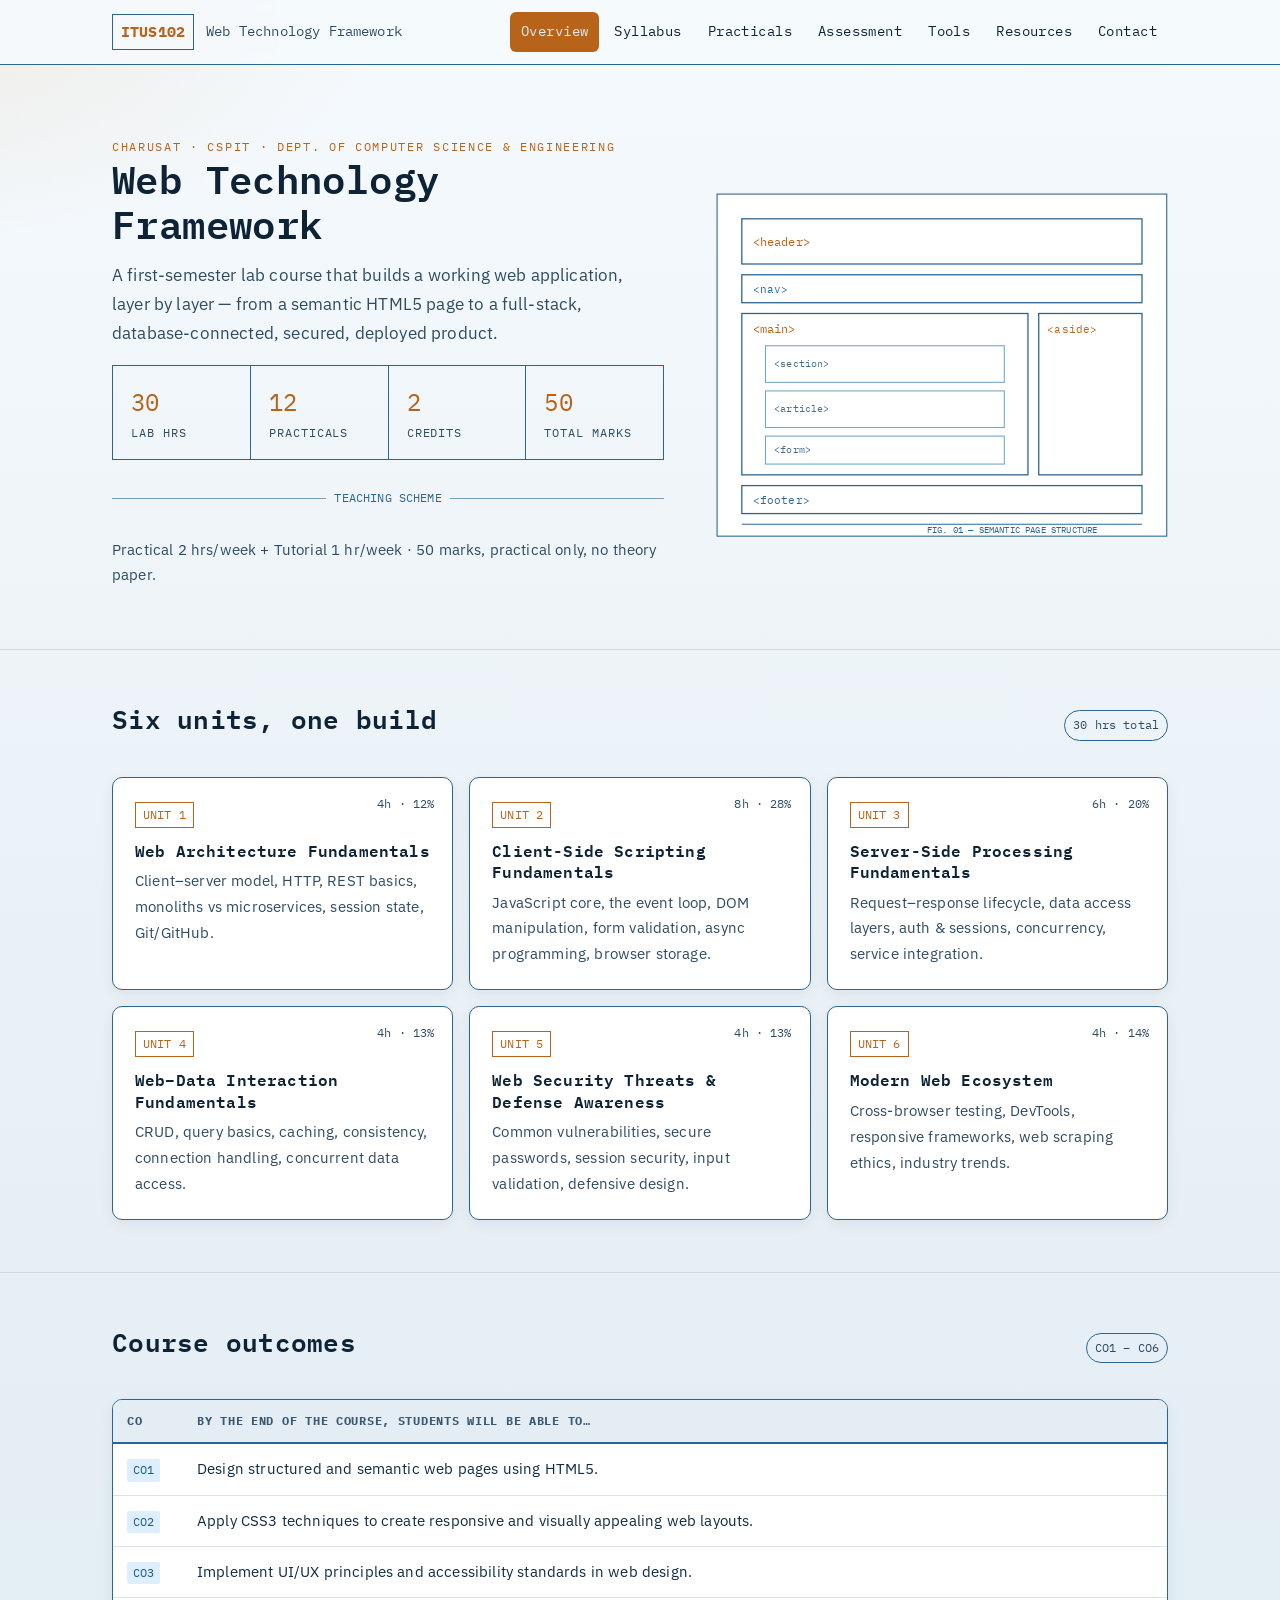
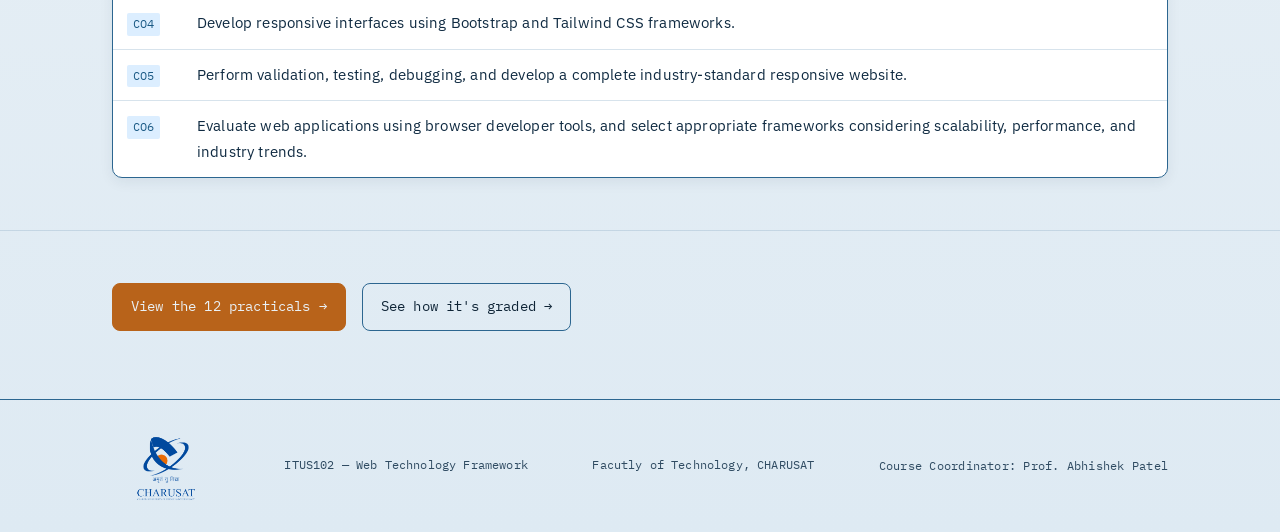
==== commit 59aa52e1: "Updated Homepage" ====
--- a/index.html
+++ b/index.html
@@ -128,6 +128,7 @@
     <img class="footer-logo" src="university-logo.png" alt="CHARUSAT logo" onerror="if(!this.dataset.f1){this.dataset.f1=1;this.src='charusat-logo.png';}else if(!this.dataset.f2){this.dataset.f2=1;this.src='logo.png';}else{this.src='favicon.svg';this.onerror=null;}">
     <span>ITUS102 — Web Technology Framework</span>
     <span>Facutly of Technology, CHARUSAT</span>
+    <span class="footer-coordinator">Course Coordinator: Prof. Abhishek Patel</span>
   </div>
 </footer>
 
--- a/styles.css
+++ b/styles.css
@@ -203,7 +203,7 @@
 footer{ border-top:1px solid var(--line); padding:12px 0; margin-top:16px; }
 footer .wrap{
   display:grid;
-  grid-template-columns:auto 1fr auto;
+  grid-template-columns:auto auto auto auto;
   align-items:center;
   justify-content:space-between;
   color:var(--ink-dim);
@@ -217,6 +217,11 @@
   height:108px;
   object-fit:contain;
   margin:0;
+}
+.footer-coordinator{
+  grid-column:auto;
+  font-size:.72rem;
+  letter-spacing:.02em;
 }
 
 /* ---------- Utility ---------- */
@@ -253,7 +258,8 @@
   .res-item{ grid-template-columns:1fr; }
   .stat-row{ flex-wrap:wrap; }
   .stat{ min-width:150px; }
-  footer .wrap{ grid-template-columns:1fr; text-align:center; gap:6px; }
+  footer .wrap{ grid-template-columns:auto auto auto auto; text-align:left; gap:8px; font-size:.68rem; }
   .footer-logo{ width:84px; height:84px; margin:0 auto; }
+  .footer-coordinator{ grid-column:auto; font-size:.66rem; }
   nav.tb-links{ display:none; }
 }
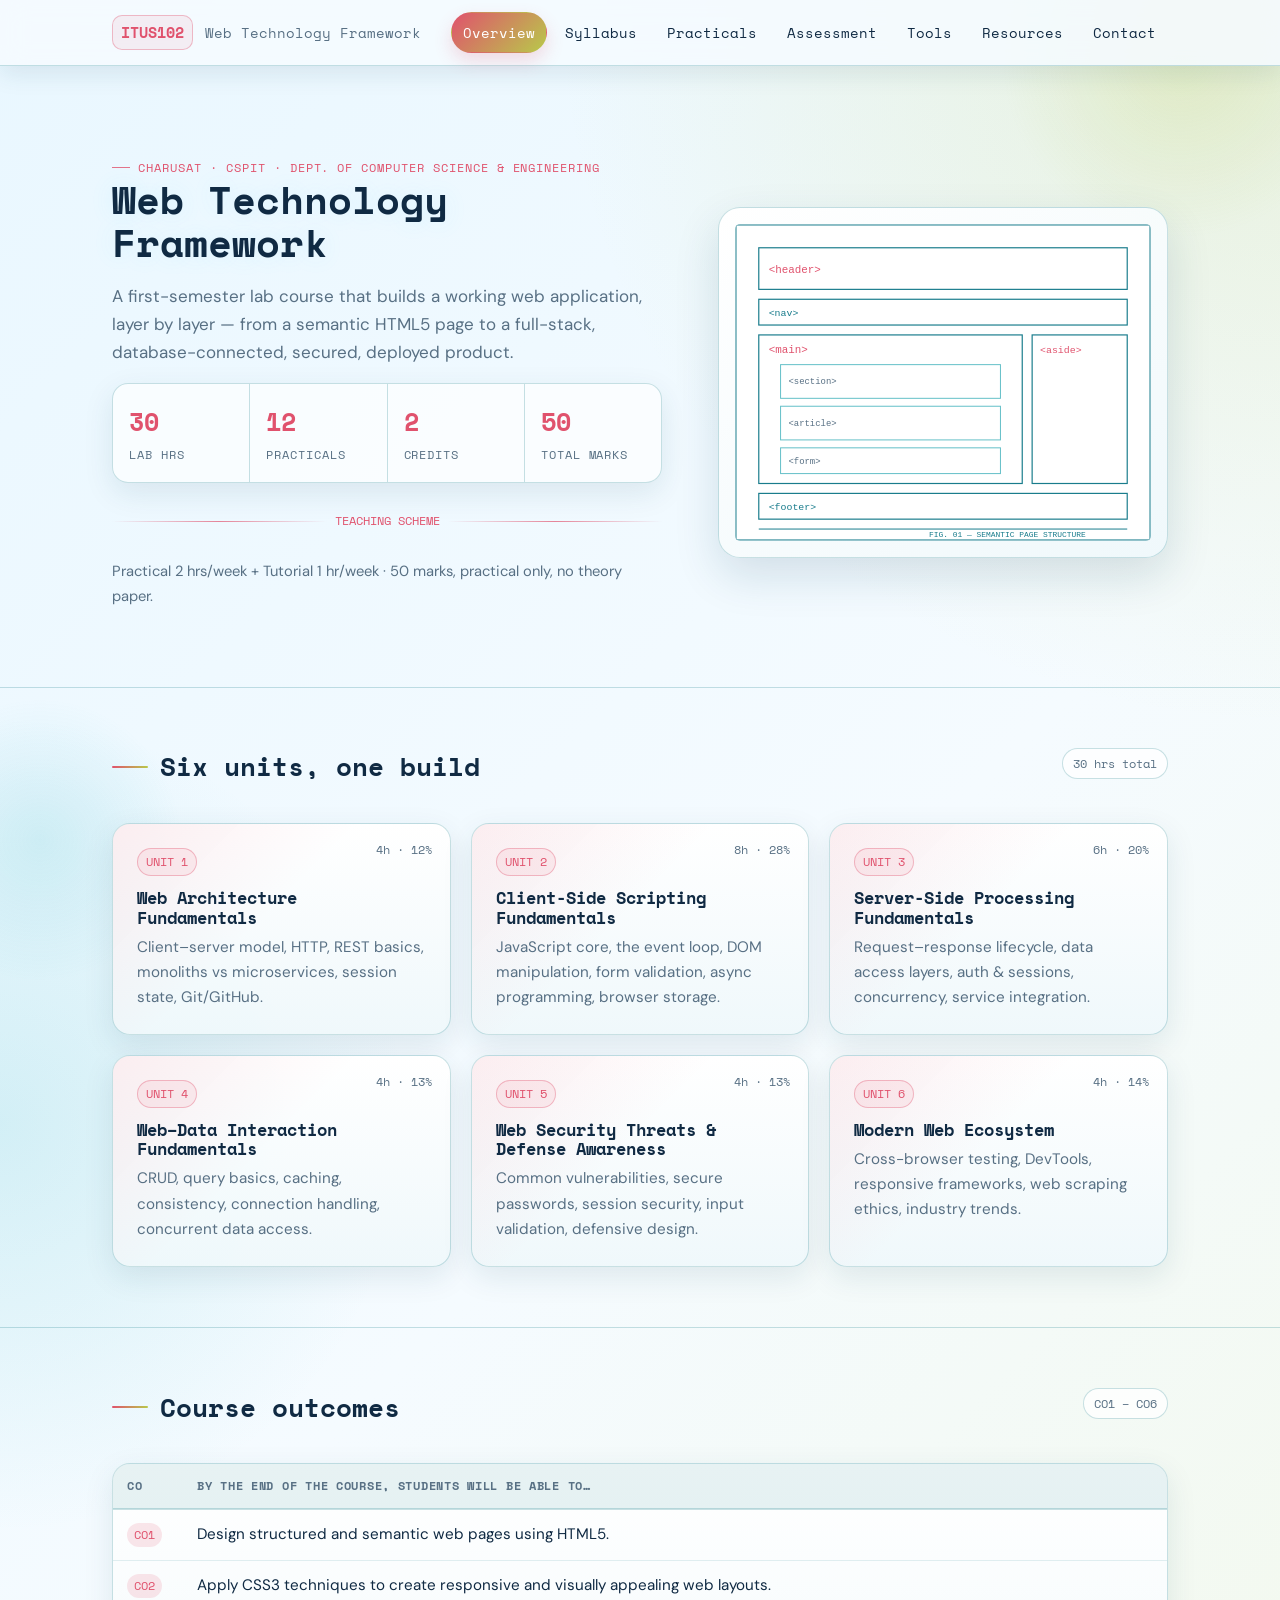
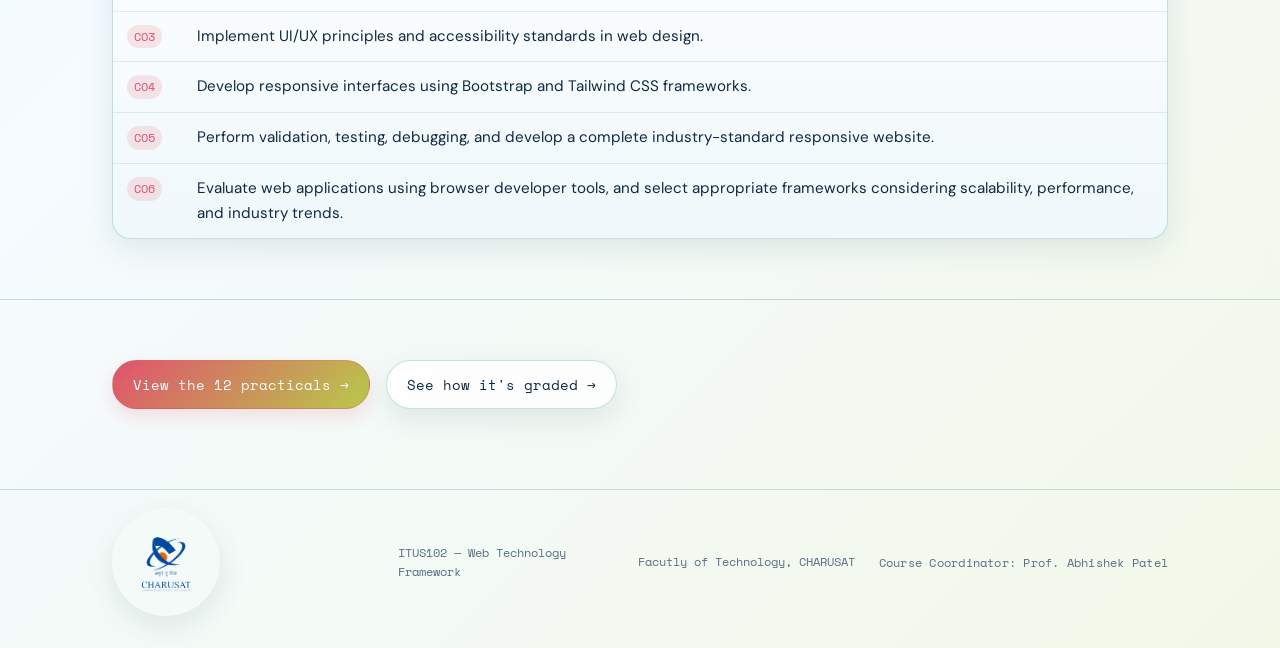
==== commit f9fa8a4c: "Change website color theme" ====
--- a/index.html
+++ b/index.html
@@ -48,33 +48,33 @@
     <div>
       <!-- Blueprint schematic: signature element, echoed across the site -->
       <svg viewBox="0 0 420 320" width="100%" xmlns="http://www.w3.org/2000/svg" role="img" aria-label="Blueprint schematic of a semantic HTML5 page layout">
-        <rect x="1" y="1" width="418" height="318" fill="#FFFFFF" stroke="#2C6690" stroke-width="1"/>
+        <rect x="1" y="1" width="418" height="318" fill="#FFFFFF" stroke="#197C8C" stroke-width="1"/>
         <!-- header -->
-        <rect x="24" y="24" width="372" height="42" fill="none" stroke="#2C6690" stroke-width="1.2"/>
-        <text x="34" y="49" font-family="IBM Plex Mono, monospace" font-size="11" fill="#B8631A">&lt;header&gt;</text>
+        <rect x="24" y="24" width="372" height="42" fill="none" stroke="#197C8C" stroke-width="1.2"/>
+        <text x="34" y="49" font-family="IBM Plex Mono, monospace" font-size="11" fill="#E0526D">&lt;header&gt;</text>
         <!-- nav -->
-        <rect x="24" y="76" width="372" height="26" fill="none" stroke="#2C6690" stroke-width="1.2"/>
-        <text x="34" y="93" font-family="IBM Plex Mono, monospace" font-size="10" fill="#2C6690">&lt;nav&gt;</text>
+        <rect x="24" y="76" width="372" height="26" fill="none" stroke="#197C8C" stroke-width="1.2"/>
+        <text x="34" y="93" font-family="IBM Plex Mono, monospace" font-size="10" fill="#197C8C">&lt;nav&gt;</text>
         <!-- main + aside -->
-        <rect x="24" y="112" width="266" height="150" fill="none" stroke="#2C6690" stroke-width="1.2"/>
-        <text x="34" y="130" font-family="IBM Plex Mono, monospace" font-size="11" fill="#B8631A">&lt;main&gt;</text>
-        <rect x="46" y="142" width="222" height="34" fill="none" stroke="#6FA8CB" stroke-width="1"/>
-        <text x="54" y="162" font-family="IBM Plex Mono, monospace" font-size="9" fill="#4C6C85">&lt;section&gt;</text>
-        <rect x="46" y="184" width="222" height="34" fill="none" stroke="#6FA8CB" stroke-width="1"/>
-        <text x="54" y="204" font-family="IBM Plex Mono, monospace" font-size="9" fill="#4C6C85">&lt;article&gt;</text>
-        <rect x="46" y="226" width="222" height="26" fill="none" stroke="#6FA8CB" stroke-width="1"/>
-        <text x="54" y="242" font-family="IBM Plex Mono, monospace" font-size="9" fill="#4C6C85">&lt;form&gt;</text>
+        <rect x="24" y="112" width="266" height="150" fill="none" stroke="#197C8C" stroke-width="1.2"/>
+        <text x="34" y="130" font-family="IBM Plex Mono, monospace" font-size="11" fill="#E0526D">&lt;main&gt;</text>
+        <rect x="46" y="142" width="222" height="34" fill="none" stroke="#62BFC7" stroke-width="1"/>
+        <text x="54" y="162" font-family="IBM Plex Mono, monospace" font-size="9" fill="#587084">&lt;section&gt;</text>
+        <rect x="46" y="184" width="222" height="34" fill="none" stroke="#62BFC7" stroke-width="1"/>
+        <text x="54" y="204" font-family="IBM Plex Mono, monospace" font-size="9" fill="#587084">&lt;article&gt;</text>
+        <rect x="46" y="226" width="222" height="26" fill="none" stroke="#62BFC7" stroke-width="1"/>
+        <text x="54" y="242" font-family="IBM Plex Mono, monospace" font-size="9" fill="#587084">&lt;form&gt;</text>
 
-        <rect x="300" y="112" width="96" height="150" fill="none" stroke="#2C6690" stroke-width="1.2"/>
-        <text x="308" y="130" font-family="IBM Plex Mono, monospace" font-size="10" fill="#B8631A">&lt;aside&gt;</text>
+        <rect x="300" y="112" width="96" height="150" fill="none" stroke="#197C8C" stroke-width="1.2"/>
+        <text x="308" y="130" font-family="IBM Plex Mono, monospace" font-size="10" fill="#E0526D">&lt;aside&gt;</text>
 
         <!-- footer -->
-        <rect x="24" y="272" width="372" height="26" fill="none" stroke="#2C6690" stroke-width="1.2"/>
-        <text x="34" y="289" font-family="IBM Plex Mono, monospace" font-size="10" fill="#2C6690">&lt;footer&gt;</text>
+        <rect x="24" y="272" width="372" height="26" fill="none" stroke="#197C8C" stroke-width="1.2"/>
+        <text x="34" y="289" font-family="IBM Plex Mono, monospace" font-size="10" fill="#197C8C">&lt;footer&gt;</text>
 
         <!-- dimension line -->
-        <line x1="24" y1="308" x2="396" y2="308" stroke="#2C6690" stroke-width="1"/>
-        <text x="196" y="316" font-family="IBM Plex Mono, monospace" font-size="8" fill="#2C6690">FIG. 01 — SEMANTIC PAGE STRUCTURE</text>
+        <line x1="24" y1="308" x2="396" y2="308" stroke="#197C8C" stroke-width="1"/>
+        <text x="196" y="316" font-family="IBM Plex Mono, monospace" font-size="8" fill="#197C8C">FIG. 01 — SEMANTIC PAGE STRUCTURE</text>
       </svg>
     </div>
   </div>
--- a/styles.css
+++ b/styles.css
@@ -1,265 +1,672 @@
 /* ============================================================
    ITUS102 · Web Technology Framework — Course Site
-   Design language: architectural blueprint / schematic drawing
+  Theme: lively light / editorial lab notebook
    ============================================================ */
 
-@import url('https://fonts.googleapis.com/css2?family=IBM+Plex+Mono:wght@400;500;600;700&family=IBM+Plex+Sans:wght@400;500;600;700&display=swap');
-
-:root{
-  --bg:        #EAF1F6;   /* blueprint paper — light cyanotype */
-  --bg-top:    #F5FAFD;   /* top glow */
-  --bg-bottom: #DEEAF3;   /* base wash */
-  --bg-panel:  #FFFFFF;   /* raised panel */
-  --line:      #2C6690;   /* schematic line, navy ink on paper */
-  --line-dim:  rgba(44,102,144,0.16);
-  --ink:       #0E2436;   /* primary text on paper (higher contrast) */
-  --ink-dim:   #2F4B62;   /* secondary text on paper (improved readability) */
-  --paper:     #FFFFFF;   /* table / card surface */
-  --paper-ink: #102B42;   /* text on paper */
-  --paper-dim: #3A5870;   /* secondary text on paper */
-  --accent:    #B8631A;   /* stamped rust-amber annotation */
-  --accent-2:  #1E8F73;   /* pine tag, used sparingly */
-  --radius:    10px;
-  --shadow-sm: 0 4px 14px rgba(11, 36, 57, 0.07);
-  --space-1:   8px;
-  --space-2:   12px;
-  --space-3:   16px;
-  --space-4:   24px;
-  --space-5:   32px;
-  --space-6:   48px;
-  --fs-100:    0.75rem;
-  --fs-200:    0.875rem;
-  --fs-300:    1rem;
-  --fs-400:    1.0625rem;
-  --fs-500:    clamp(1.25rem, 1.1rem + .7vw, 1.6rem);
-  --fs-600:    clamp(1.8rem, 1.45rem + 1.2vw, 2.5rem);
-  --mono: 'IBM Plex Mono', ui-monospace, monospace;
-  --sans: 'IBM Plex Sans', ui-sans-serif, system-ui, sans-serif;
-}
-
-*{ box-sizing:border-box; }
-html{ scroll-behavior:smooth; }
-
-body{
-  margin:0;
+@import url('https://fonts.googleapis.com/css2?family=DM+Sans:wght@400;500;600;700&family=Space+Mono:wght@400;700&display=swap');
+
+:root {
+  --bg: #f5fbff;
+  --bg-top: #e9f7ff;
+  --bg-bottom: #f2f8e8;
+  --bg-panel: rgba(255, 255, 255, 0.84);
+  --surface-soft: #eff8fb;
+  --surface-strong: #ffffff;
+  --line: #197c8c;
+  --line-dim: rgba(25, 124, 140, 0.24);
+  --ink: #102a43;
+  --ink-dim: #587084;
+  --paper: rgba(255, 255, 255, 0.94);
+  --paper-ink: #102a43;
+  --paper-dim: #587084;
+  --accent: #e0526d;
+  --accent-2: #b8c94a;
+  --accent-soft: rgba(224, 82, 109, 0.13);
+  --radius: 18px;
+  --radius-sm: 12px;
+  --shadow-sm: 0 10px 30px rgba(16, 67, 89, 0.1);
+  --shadow-lg: 0 20px 45px rgba(16, 67, 89, 0.16);
+  --space-1: 8px;
+  --space-2: 12px;
+  --space-3: 16px;
+  --space-4: 24px;
+  --space-5: 32px;
+  --space-6: 48px;
+  --fs-100: 0.75rem;
+  --fs-200: 0.875rem;
+  --fs-300: 1rem;
+  --fs-400: 1.0625rem;
+  --fs-500: clamp(1.25rem, 1.1rem + 0.7vw, 1.6rem);
+  --fs-600: clamp(1.8rem, 1.45rem + 1.2vw, 2.5rem);
+  --mono: 'Space Mono', ui-monospace, monospace;
+  --sans: 'DM Sans', ui-sans-serif, system-ui, sans-serif;
+}
+
+* { box-sizing: border-box; }
+html { scroll-behavior: smooth; }
+
+body {
+  margin: 0;
+  min-height: 100vh;
   background:
-    radial-gradient(1200px 500px at 85% -10%, rgba(30,143,115,.10), transparent 60%),
-    radial-gradient(900px 420px at -10% 0%, rgba(184,99,26,.10), transparent 58%),
-    linear-gradient(180deg, var(--bg-top) 0%, var(--bg) 45%, var(--bg-bottom) 100%),
-    linear-gradient(rgba(44,102,144,.10) 1px, transparent 1px),
-    linear-gradient(90deg, rgba(44,102,144,.10) 1px, transparent 1px);
-  background-size: auto, auto, auto, 32px 32px, 32px 32px;
-  color:var(--ink);
-  font-family:var(--sans);
-  font-size:var(--fs-300);
-  font-weight:400;
-  line-height:1.7;
-  letter-spacing:.01em;
-  -webkit-font-smoothing:antialiased;
-}
-
-a{ color:inherit; }
-h1,h2,h3,h4{
-  font-family:var(--mono);
-  font-weight:600;
-  letter-spacing:.01em;
-  line-height:1.28;
-  margin:0 0 .45em;
-}
-h1{ font-size:var(--fs-600); }
-h2{ font-size:var(--fs-500); }
-h3{ font-size:1.08rem; }
-h4{ font-size:.95rem; }
-p{ margin:0 0 1em; max-width:72ch; }
-
-.eyebrow{
-  font-family:var(--mono);
-  font-size:var(--fs-100);
-  letter-spacing:.14em;
-  text-transform:uppercase;
-  color:var(--accent);
-}
-
-.wrap{ max-width:1120px; margin:0 auto; padding:0 clamp(18px, 2.6vw, 32px); }
-
-/* ---------- Title block / nav ---------- */
-.titleblock{
-  border-bottom:1px solid var(--line);
-  background:rgba(245,250,253,.90);
-  backdrop-filter:blur(6px);
-  position:sticky; top:0; z-index:50;
-}
-.titleblock .wrap{
-  display:flex; align-items:center; justify-content:space-between;
-  padding-top:var(--space-2); padding-bottom:var(--space-2); gap:var(--space-3);
-}
-.tb-id{ display:flex; align-items:center; gap:12px; text-decoration:none; flex:0 1 auto; min-width:0; }
-.tb-id .code{
-  font-family:var(--mono); font-weight:700; font-size:.95rem;
-  border:1px solid var(--line); padding:4px 8px; color:var(--accent);
-}
-.tb-id .name{ font-size:var(--fs-200); color:var(--ink-dim); font-family:var(--mono); }
-nav.tb-links{
-  display:flex;
-  gap:4px;
-  flex:0 1 auto;
-  flex-wrap:nowrap;
-  justify-content:flex-end;
-  white-space:nowrap;
-  min-width:0;
-  overflow:visible;
-}
-nav.tb-links a{
-  font-family:var(--mono); font-size:var(--fs-200); text-decoration:none;
-  color:var(--ink); padding:7px 10px; border:1px solid transparent;
-  border-radius:6px;
-  letter-spacing:.03em;
-  transition:background-color .2s ease, border-color .2s ease, color .2s ease;
-}
-nav.tb-links a:hover{ color:var(--ink); border-color:var(--line); }
-nav.tb-links a.active{ color:var(--bg); background:var(--accent); }
+    radial-gradient(circle at top right, rgba(184, 201, 74, 0.2), transparent 28%),
+    radial-gradient(circle at left center, rgba(54, 184, 198, 0.16), transparent 24%),
+    linear-gradient(135deg, var(--bg-top) 0%, var(--bg) 50%, var(--bg-bottom) 100%),
+    linear-gradient(rgba(25, 124, 140, 0.045) 1px, transparent 1px),
+    linear-gradient(90deg, rgba(25, 124, 140, 0.045) 1px, transparent 1px);
+  background-size: auto, auto, auto, 36px 36px, 36px 36px;
+  color: var(--ink);
+  font-family: var(--sans);
+  font-size: var(--fs-300);
+  font-weight: 400;
+  line-height: 1.65;
+  letter-spacing: 0;
+  -webkit-font-smoothing: antialiased;
+  position: relative;
+  overflow-x: hidden;
+}
+
+body::before,
+body::after {
+  content: '';
+  position: fixed;
+  pointer-events: none;
+  z-index: 0;
+  filter: blur(0px);
+}
+
+body::before {
+  width: 360px;
+  height: 360px;
+  top: -120px;
+  right: -80px;
+  border-radius: 50%;
+  background: radial-gradient(circle, rgba(184, 201, 74, 0.18), transparent 70%);
+}
+
+body::after {
+  width: 280px;
+  height: 280px;
+  bottom: -80px;
+  left: -100px;
+  border-radius: 50%;
+  background: radial-gradient(circle, rgba(54, 184, 198, 0.14), transparent 72%);
+}
+
+main,
+header,
+section,
+footer {
+  position: relative;
+  z-index: 1;
+}
+
+a { color: inherit; transition: color 0.2s ease; }
+a:hover { color: var(--accent); }
+h1,
+h2,
+h3,
+h4 {
+  font-family: var(--mono);
+  font-weight: 600;
+  letter-spacing: 0;
+  line-height: 1.18;
+  margin: 0 0 0.45em;
+}
+h1 { font-size: var(--fs-600); font-weight: 700; }
+h2 { font-size: var(--fs-500); }
+h3 { font-size: 1.08rem; }
+h4 { font-size: 0.95rem; }
+p { margin: 0 0 1em; max-width: 72ch; }
+
+.eyebrow {
+  display: inline-flex;
+  align-items: center;
+  gap: 0.55rem;
+  font-family: var(--mono);
+  font-size: var(--fs-100);
+  letter-spacing: 0.08em;
+  text-transform: uppercase;
+  color: var(--accent);
+}
+
+.eyebrow::before {
+  content: '';
+  width: 1.1rem;
+  height: 1px;
+  background: currentColor;
+  opacity: 0.8;
+}
+
+.wrap {
+  max-width: 1120px;
+  margin: 0 auto;
+  padding: 0 clamp(18px, 2.6vw, 32px);
+}
+
+/* ---------- Header / nav ---------- */
+.titleblock {
+  position: sticky;
+  top: 0;
+  z-index: 50;
+  border-bottom: 1px solid var(--line-dim);
+  background: rgba(245, 251, 255, 0.88);
+  -webkit-backdrop-filter: blur(14px);
+  backdrop-filter: blur(14px);
+  box-shadow: 0 8px 24px rgba(16, 67, 89, 0.1);
+}
+
+.titleblock .wrap {
+  display: flex;
+  align-items: center;
+  justify-content: space-between;
+  padding-top: var(--space-2);
+  padding-bottom: var(--space-2);
+  gap: var(--space-3);
+}
+
+.tb-id {
+  display: flex;
+  align-items: center;
+  gap: 12px;
+  text-decoration: none;
+  flex: 0 1 auto;
+  min-width: 0;
+}
+
+.tb-id .code {
+  font-family: var(--mono);
+  font-weight: 700;
+  font-size: 0.95rem;
+  border: 1px solid rgba(224, 82, 109, 0.35);
+  padding: 4px 8px;
+  color: var(--accent);
+  border-radius: 10px;
+  background: rgba(224, 82, 109, 0.08);
+}
+
+.tb-id .name {
+  font-size: var(--fs-200);
+  color: var(--ink-dim);
+  font-family: var(--mono);
+}
+
+nav.tb-links {
+  display: flex;
+  gap: 6px;
+  flex: 0 1 auto;
+  flex-wrap: nowrap;
+  justify-content: flex-end;
+  white-space: nowrap;
+  min-width: 0;
+  overflow: visible;
+}
+
+nav.tb-links a {
+  position: relative;
+  font-family: var(--mono);
+  font-size: var(--fs-200);
+  text-decoration: none;
+  color: var(--ink);
+  padding: 8px 11px;
+  border: 1px solid transparent;
+  border-radius: 999px;
+  letter-spacing: 0;
+  transition: background-color 0.2s ease, border-color 0.2s ease, color 0.2s ease, transform 0.2s ease;
+}
+
+nav.tb-links a:hover,
+nav.tb-links a:focus-visible {
+  color: var(--ink);
+  border-color: var(--line-dim);
+  background: rgba(25, 124, 140, 0.08);
+  transform: translateY(-1px);
+}
+
+nav.tb-links a.active {
+  color: #ffffff;
+  background: linear-gradient(135deg, var(--accent), var(--accent-2));
+  box-shadow: 0 8px 18px rgba(224, 82, 109, 0.2);
+}
 
 /* ---------- Hero ---------- */
-.hero{ padding:72px 0 48px; }
-.hero-grid{ display:grid; grid-template-columns:1.1fr .9fr; gap:52px; align-items:center; }
-.hero h1{ font-size:var(--fs-600); line-height:1.16; color:var(--ink); margin-bottom:.38em; }
-.hero .lede{ color:var(--ink-dim); font-size:var(--fs-400); max-width:56ch; }
-.dim-line{
-  display:flex; align-items:center; gap:8px; margin:28px 0;
-  font-family:var(--mono); font-size:var(--fs-100); color:var(--line);
-}
-.dim-line::before, .dim-line::after{ content:""; height:1px; flex:1; background:var(--line); opacity:.6; }
-
-.stat-row{ display:flex; gap:0; margin-top:8px; border:1px solid var(--line); }
-.stat{ flex:1; padding:16px 18px; border-right:1px solid var(--line); }
-.stat:last-child{ border-right:none; }
-.stat .n{ font-family:var(--mono); font-size:1.5rem; color:var(--accent); }
-.stat .l{ font-family:var(--mono); font-size:var(--fs-100); color:var(--ink-dim); text-transform:uppercase; letter-spacing:.08em; }
+.hero {
+  padding: 84px 0 64px;
+}
+
+.hero-grid {
+  display: grid;
+  grid-template-columns: 1.1fr 0.9fr;
+  gap: 56px;
+  align-items: center;
+}
+
+.hero h1 {
+  font-size: var(--fs-600);
+  line-height: 1.14;
+  color: var(--ink);
+  margin-bottom: 0.42em;
+  text-shadow: 0 0 24px rgba(77, 212, 255, 0.12);
+}
+
+.hero .lede {
+  color: var(--ink-dim);
+  font-size: var(--fs-400);
+  max-width: 56ch;
+}
+
+.dim-line {
+  display: flex;
+  align-items: center;
+  gap: 8px;
+  margin: 28px 0;
+  font-family: var(--mono);
+  font-size: var(--fs-100);
+  color: var(--accent);
+}
+
+.dim-line::before,
+.dim-line::after {
+  content: '';
+  height: 1px;
+  flex: 1;
+  background: linear-gradient(90deg, transparent, var(--accent), transparent);
+  opacity: 0.7;
+}
+
+.stat-row {
+  display: flex;
+  gap: 0;
+  margin-top: 10px;
+  border: 1px solid var(--line-dim);
+  border-radius: 16px;
+  overflow: hidden;
+  background: rgba(255, 255, 255, 0.66);
+  box-shadow: var(--shadow-sm);
+}
+
+.stat {
+  flex: 1;
+  padding: 18px 16px;
+  border-right: 1px solid var(--line-dim);
+  position: relative;
+}
+
+.stat:last-child { border-right: none; }
+
+.stat .n {
+  font-family: var(--mono);
+  font-size: 1.55rem;
+  color: var(--accent);
+  font-weight: 700;
+}
+
+.stat .l {
+  font-family: var(--mono);
+  font-size: var(--fs-100);
+  color: var(--ink-dim);
+  text-transform: uppercase;
+  letter-spacing: 0.08em;
+  margin-top: 2px;
+}
+
+.hero svg {
+  width: 100%;
+  max-width: 560px;
+  border: 1px solid var(--line-dim);
+  border-radius: 22px;
+  background: linear-gradient(145deg, rgba(255, 255, 255, 0.96), rgba(239, 248, 251, 0.96));
+  box-shadow: 0 18px 45px rgba(16, 67, 89, 0.14);
+  padding: 16px;
+}
 
 /* ---------- Sections ---------- */
-section{ padding:52px 0; border-top:1px solid var(--line-dim); }
-section:first-of-type{ border-top:none; }
-.section-head{ display:flex; align-items:baseline; justify-content:space-between; gap:20px; margin-bottom:30px; flex-wrap:wrap; }
-.section-head h2{ font-size:var(--fs-500); color:var(--ink); }
+section {
+  padding: 60px 0;
+  border-top: 1px solid var(--line-dim);
+  position: relative;
+}
+
+section:first-of-type { border-top: none; }
+
+.section-head {
+  display: flex;
+  align-items: baseline;
+  justify-content: space-between;
+  gap: 20px;
+  margin-bottom: 30px;
+  flex-wrap: wrap;
+}
+
+.section-head h2 {
+  font-size: var(--fs-500);
+  color: var(--ink);
+  display: inline-flex;
+  align-items: center;
+  gap: 12px;
+}
+
+.section-head h2::before {
+  content: '';
+  width: 36px;
+  height: 2px;
+  border-radius: 999px;
+  background: linear-gradient(90deg, var(--accent), var(--accent-2));
+}
 
 /* ---------- Cards ---------- */
-.grid{ display:grid; gap:16px; }
-.grid.cols-3{ grid-template-columns:repeat(3,1fr); }
-.grid.cols-2{ grid-template-columns:repeat(2,1fr); }
-.card{
-  background:var(--bg-panel); border:1px solid var(--line);
-  padding:22px; position:relative;
-  border-radius:var(--radius);
-  box-shadow:var(--shadow-sm);
-}
-.card .tag{
-  font-family:var(--mono); font-size:var(--fs-100); color:var(--accent);
-  border:1px solid var(--accent); display:inline-block; padding:2px 7px; margin-bottom:12px;
-}
-.card h3{ font-size:1.03rem; margin-bottom:.45em; }
-.card p{ color:var(--ink-dim); font-size:.95rem; margin-bottom:0; }
-.card .hrs{ position:absolute; top:16px; right:18px; font-family:var(--mono); font-size:var(--fs-100); color:var(--ink-dim); }
-
-/* ---------- Tables (on paper surface) ---------- */
-.paper{ background:var(--paper); color:var(--paper-ink); border:1px solid var(--line); border-radius:var(--radius); box-shadow:var(--shadow-sm); overflow:hidden; }
-table{ width:100%; border-collapse:collapse; font-size:.95rem; }
-table caption{ text-align:left; font-family:var(--mono); font-size:var(--fs-100); color:var(--paper-dim); padding:10px 14px; }
-th{
-  font-family:var(--mono); font-size:var(--fs-100); text-transform:uppercase; letter-spacing:.06em;
-  text-align:left; background:#E4EDF3; color:var(--paper-dim); padding:11px 14px; border-bottom:2px solid var(--line);
-}
-td{ padding:12px 14px; border-bottom:1px solid #D7E3EC; vertical-align:top; }
-tr:last-child td{ border-bottom:none; }
-tr:hover td{ background:#EAF2F7; }
-.co-tag{
-  font-family:var(--mono); font-size:var(--fs-100); background:#DCEEFF; color:#1B5A85;
-  padding:1px 6px; border-radius:2px; display:inline-block; margin:1px 2px 1px 0;
-}
-
-/* ---------- Phase timeline (practicals) ---------- */
-.phases{ display:flex; flex-direction:column; gap:0; }
-.phase{ display:grid; grid-template-columns:160px 90px 1fr; gap:16px; padding:16px 0; border-top:1px dashed var(--line-dim); align-items:start; }
-.phase:first-child{ border-top:none; }
-.phase .name{ font-family:var(--mono); color:var(--accent); font-size:.88rem; }
-.phase .exp{ font-family:var(--mono); color:var(--ink-dim); font-size:var(--fs-200); }
-.phase .focus{ color:var(--ink-dim); font-size:.95rem; }
+.grid { display: grid; gap: 20px; }
+.grid.cols-3 { grid-template-columns: repeat(3, 1fr); }
+.grid.cols-2 { grid-template-columns: repeat(2, 1fr); }
+
+.card {
+  position: relative;
+  overflow: hidden;
+  background: linear-gradient(180deg, rgba(255, 255, 255, 0.96) 0%, rgba(239, 248, 251, 0.96) 100%);
+  border: 1px solid var(--line-dim);
+  padding: 24px;
+  border-radius: var(--radius);
+  box-shadow: var(--shadow-sm);
+  transition: transform 0.2s ease, box-shadow 0.2s ease, border-color 0.2s ease;
+}
+
+.card::before {
+  content: '';
+  position: absolute;
+  inset: 0;
+  background: linear-gradient(135deg, rgba(224, 82, 109, 0.1), transparent 45%);
+  pointer-events: none;
+}
+
+.card:hover {
+  transform: translateY(-4px);
+  border-color: rgba(224, 82, 109, 0.4);
+  box-shadow: var(--shadow-lg);
+}
+
+.card .tag {
+  position: relative;
+  z-index: 1;
+  font-family: var(--mono);
+  font-size: var(--fs-100);
+  color: var(--accent);
+  border: 1px solid rgba(224, 82, 109, 0.35);
+  display: inline-block;
+  padding: 3px 8px;
+  margin-bottom: 12px;
+  border-radius: 999px;
+  background: rgba(224, 82, 109, 0.08);
+}
+
+.card h3 { position: relative; z-index: 1; font-size: 1.04rem; margin-bottom: 0.45em; }
+.card p { position: relative; z-index: 1; color: var(--ink-dim); font-size: 0.95rem; margin-bottom: 0; }
+.card .hrs {
+  position: absolute;
+  top: 16px;
+  right: 18px;
+  font-family: var(--mono);
+  font-size: var(--fs-100);
+  color: var(--ink-dim);
+  z-index: 1;
+}
+
+/* ---------- Tables ---------- */
+.paper {
+  background: linear-gradient(180deg, rgba(255, 255, 255, 0.98) 0%, rgba(239, 248, 251, 0.98) 100%);
+  color: var(--paper-ink);
+  border: 1px solid var(--line-dim);
+  border-radius: var(--radius);
+  box-shadow: var(--shadow-sm);
+  overflow: hidden;
+}
+
+table { width: 100%; border-collapse: collapse; font-size: 0.95rem; }
+table caption {
+  text-align: left;
+  font-family: var(--mono);
+  font-size: var(--fs-100);
+  color: var(--paper-dim);
+  padding: 12px 14px;
+}
+
+th {
+  font-family: var(--mono);
+  font-size: var(--fs-100);
+  text-transform: uppercase;
+  letter-spacing: 0.06em;
+  text-align: left;
+  background: rgba(25, 124, 140, 0.1);
+  color: var(--paper-dim);
+  padding: 12px 14px;
+  border-bottom: 2px solid var(--line-dim);
+}
+
+td {
+  padding: 12px 14px;
+  border-bottom: 1px solid rgba(25, 124, 140, 0.12);
+  vertical-align: top;
+}
+
+tr:last-child td { border-bottom: none; }
+tr:hover td { background: rgba(184, 201, 74, 0.08); }
+
+.co-tag {
+  font-family: var(--mono);
+  font-size: var(--fs-100);
+  background: rgba(224, 82, 109, 0.14);
+  color: var(--accent);
+  padding: 2px 7px;
+  border-radius: 999px;
+  display: inline-block;
+  margin: 1px 2px 1px 0;
+}
+
+/* ---------- Phase timeline ---------- */
+.phases { display: flex; flex-direction: column; gap: 0; }
+.phase {
+  display: grid;
+  grid-template-columns: 160px 90px 1fr;
+  gap: 16px;
+  padding: 16px 0;
+  border-top: 1px dashed var(--line-dim);
+  align-items: start;
+}
+.phase:first-child { border-top: none; }
+.phase .name {
+  font-family: var(--mono);
+  color: var(--accent);
+  font-size: 0.88rem;
+  font-weight: 600;
+}
+.phase .exp {
+  font-family: var(--mono);
+  color: var(--ink-dim);
+  font-size: var(--fs-200);
+}
+.phase .focus { color: var(--ink-dim); font-size: 0.95rem; }
 
 /* ---------- Assessment bars ---------- */
-.bar-row{ display:grid; grid-template-columns:1fr auto; gap:12px; align-items:center; padding:10px 0; }
-.bar-track{ height:8px; background:var(--line-dim); position:relative; overflow:hidden; }
-.bar-fill{ height:100%; background:var(--accent); }
-.bar-label{ font-family:var(--mono); font-size:var(--fs-200); color:var(--ink-dim); }
-.bar-mark{ font-family:var(--mono); font-size:.88rem; color:var(--accent); min-width:64px; text-align:right; }
+.bar-row {
+  display: grid;
+  grid-template-columns: 1fr auto;
+  gap: 12px;
+  align-items: center;
+  padding: 10px 0;
+}
+.bar-track {
+  height: 8px;
+  background: rgba(25, 124, 140, 0.12);
+  position: relative;
+  overflow: hidden;
+  border-radius: 999px;
+}
+.bar-fill {
+  height: 100%;
+  background: linear-gradient(90deg, var(--accent), var(--accent-2));
+  border-radius: inherit;
+}
+.bar-label {
+  font-family: var(--mono);
+  font-size: var(--fs-200);
+  color: var(--ink-dim);
+}
+.bar-mark {
+  font-family: var(--mono);
+  font-size: 0.88rem;
+  color: var(--accent);
+  min-width: 64px;
+  text-align: right;
+}
 
 /* ---------- Resource links ---------- */
-.res-item{ display:grid; grid-template-columns:70px 1fr 1fr; gap:16px; padding:14px 0; border-top:1px solid var(--line-dim); }
-.res-item:first-child{ border-top:none; }
-.res-item .num{ font-family:var(--mono); color:var(--accent); }
-.res-item h4{ font-family:var(--mono); font-size:var(--fs-200); color:var(--ink-dim); text-transform:uppercase; letter-spacing:.05em; margin-bottom:8px; }
-.res-item a{ display:block; font-size:.93rem; text-decoration:none; color:var(--ink); border-bottom:1px dotted var(--line); padding:4px 0; }
-.res-item a:hover{ color:var(--accent); border-color:var(--accent); }
+.res-item {
+  display: grid;
+  grid-template-columns: 70px 1fr 1fr;
+  gap: 16px;
+  padding: 14px 0;
+  border-top: 1px solid var(--line-dim);
+}
+.res-item:first-child { border-top: none; }
+.res-item .num { font-family: var(--mono); color: var(--accent); }
+.res-item h4 {
+  font-family: var(--mono);
+  font-size: var(--fs-200);
+  color: var(--ink-dim);
+  text-transform: uppercase;
+  letter-spacing: 0.05em;
+  margin-bottom: 8px;
+}
+.res-item a {
+  display: block;
+  font-size: 0.93rem;
+  text-decoration: none;
+  color: var(--ink);
+  border-bottom: 1px dashed var(--line-dim);
+  padding: 4px 0;
+  transition: transform 0.2s ease, color 0.2s ease, border-color 0.2s ease;
+}
+.res-item a:hover {
+  color: var(--accent);
+  border-color: var(--accent);
+  transform: translateX(3px);
+}
 
 /* ---------- Footer ---------- */
-footer{ border-top:1px solid var(--line); padding:12px 0; margin-top:16px; }
-footer .wrap{
-  display:grid;
-  grid-template-columns:auto auto auto auto;
-  align-items:center;
-  justify-content:space-between;
-  color:var(--ink-dim);
-  font-family:var(--mono);
-  font-size:var(--fs-100);
-  gap:14px;
-  text-align:left;
-}
-.footer-logo{
-  width:108px;
-  height:108px;
-  object-fit:contain;
-  margin:0;
-}
-.footer-coordinator{
-  grid-column:auto;
-  font-size:.72rem;
-  letter-spacing:.02em;
+footer {
+  border-top: 1px solid var(--line-dim);
+  padding: 18px 0 32px;
+  margin-top: 20px;
+}
+
+footer .wrap {
+  display: grid;
+  grid-template-columns: 1.2fr 1fr 1fr auto;
+  align-items: center;
+  justify-content: space-between;
+  color: var(--ink-dim);
+  font-family: var(--mono);
+  font-size: var(--fs-100);
+  gap: 14px;
+  text-align: left;
+}
+
+.footer-logo {
+  width: 108px;
+  height: 108px;
+  object-fit: contain;
+  margin: 0;
+  border-radius: 50%;
+  padding: 8px;
+  background: rgba(255, 255, 255, 0.06);
+  box-shadow: var(--shadow-sm);
+}
+
+.footer-coordinator {
+  grid-column: auto;
+  font-size: 0.72rem;
+  letter-spacing: 0.02em;
 }
 
 /* ---------- Utility ---------- */
-.pill{ font-family:var(--mono); font-size:var(--fs-100); border:1px solid var(--line); padding:4px 8px; color:var(--ink-dim); border-radius:999px; }
-.btn{
-  font-family:var(--mono); font-size:var(--fs-200); text-decoration:none; color:var(--bg);
-  background:var(--accent); padding:11px 18px; display:inline-block; border:1px solid var(--accent);
-  border-radius:8px;
-  transition:transform .2s ease, box-shadow .2s ease, background-color .2s ease, color .2s ease;
-}
-.btn.ghost{ background:transparent; color:var(--ink); border-color:var(--line); }
-.btn:hover{ transform:translateY(-1px); box-shadow:var(--shadow-sm); }
+.pill {
+  font-family: var(--mono);
+  font-size: var(--fs-100);
+  border: 1px solid var(--line-dim);
+  padding: 5px 10px;
+  color: var(--ink-dim);
+  border-radius: 999px;
+  background: rgba(255, 255, 255, 0.76);
+}
+
+.btn {
+  font-family: var(--mono);
+  font-size: var(--fs-200);
+  text-decoration: none;
+  color: var(--bg);
+  background: linear-gradient(135deg, var(--accent), var(--accent-2));
+  padding: 12px 20px;
+  display: inline-block;
+  border: 1px solid rgba(224, 82, 109, 0.35);
+  border-radius: 999px;
+  transition: transform 0.2s ease, box-shadow 0.2s ease, background-color 0.2s ease, color 0.2s ease;
+  box-shadow: 0 8px 18px rgba(224, 82, 109, 0.16);
+}
+
+.btn.ghost {
+  background: rgba(255, 255, 255, 0.76);
+  color: var(--ink);
+  border-color: var(--line-dim);
+  box-shadow: var(--shadow-sm);
+}
+
+.btn:hover {
+  transform: translateY(-2px);
+  box-shadow: var(--shadow-lg);
+}
 
 a:focus-visible,
 .btn:focus-visible,
-nav.tb-links a:focus-visible{
-  outline:2px solid var(--accent-2);
-  outline-offset:2px;
-}
-
-@media (max-width:1080px){
-  .tb-id .name{ display:none; }
-  nav.tb-links{ gap:2px; }
-  nav.tb-links a{ font-size:.82rem; padding:7px 9px; }
-}
-
-::selection{ background:var(--accent); color:var(--bg); }
-
-@media (max-width:860px){
-  body{ font-size:.97rem; }
-  .hero-grid{ grid-template-columns:1fr; }
-  .grid.cols-3, .grid.cols-2{ grid-template-columns:1fr; }
-  .phase{ grid-template-columns:1fr; gap:4px; }
-  .res-item{ grid-template-columns:1fr; }
-  .stat-row{ flex-wrap:wrap; }
-  .stat{ min-width:150px; }
-  footer .wrap{ grid-template-columns:auto auto auto auto; text-align:left; gap:8px; font-size:.68rem; }
-  .footer-logo{ width:84px; height:84px; margin:0 auto; }
-  .footer-coordinator{ grid-column:auto; font-size:.66rem; }
-  nav.tb-links{ display:none; }
-}
+nav.tb-links a:focus-visible {
+  outline: 2px solid var(--accent-2);
+  outline-offset: 2px;
+}
+
+@media (max-width: 1080px) {
+  .tb-id .name { display: none; }
+  nav.tb-links { gap: 2px; }
+  nav.tb-links a { font-size: 0.82rem; padding: 7px 9px; }
+}
+
+::selection { background: var(--accent); color: var(--bg); }
+
+@media (max-width: 860px) {
+  body { font-size: 0.97rem; }
+  .titleblock .wrap { flex-direction: column; align-items: stretch; }
+  .tb-id { justify-content: space-between; }
+  .tb-id .name { display: inline; }
+  .hero-grid { grid-template-columns: 1fr; gap: 36px; }
+  .grid.cols-3,
+  .grid.cols-2 { grid-template-columns: 1fr; }
+  .phase { grid-template-columns: 1fr; gap: 4px; }
+  .res-item { grid-template-columns: 1fr; }
+  .tool { grid-template-columns: 1fr; gap: 14px; padding: 22px 20px; }
+  .stat-row { flex-wrap: wrap; }
+  .stat { min-width: 150px; }
+  footer .wrap {
+    grid-template-columns: 1fr;
+    text-align: left;
+    gap: 8px;
+    font-size: 0.68rem;
+  }
+  .footer-logo { width: 84px; height: 84px; margin: 0 auto; }
+  .footer-coordinator { font-size: 0.66rem; }
+  nav.tb-links {
+    display: flex;
+    width: 100%;
+    overflow-x: auto;
+    justify-content: flex-start;
+    gap: 6px;
+    padding-bottom: 4px;
+  }
+  nav.tb-links a { flex: 0 0 auto; }
+}
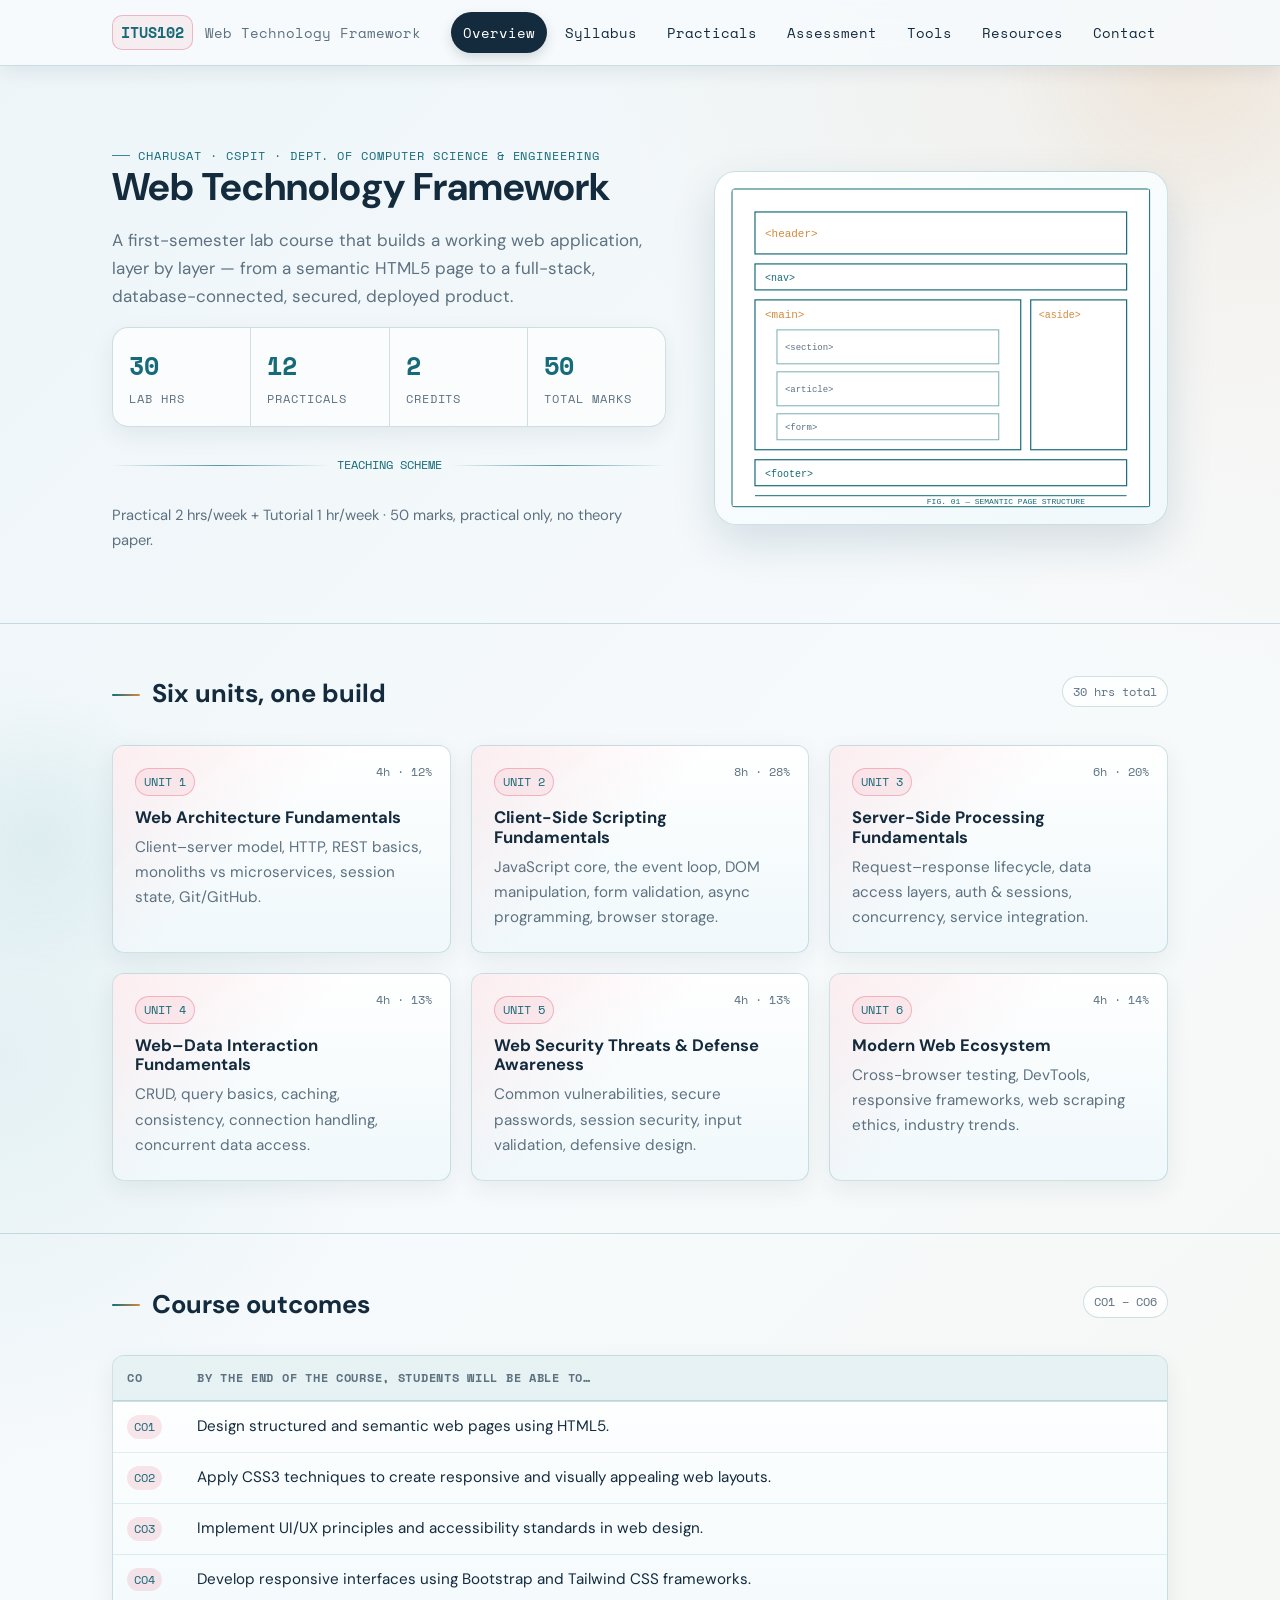
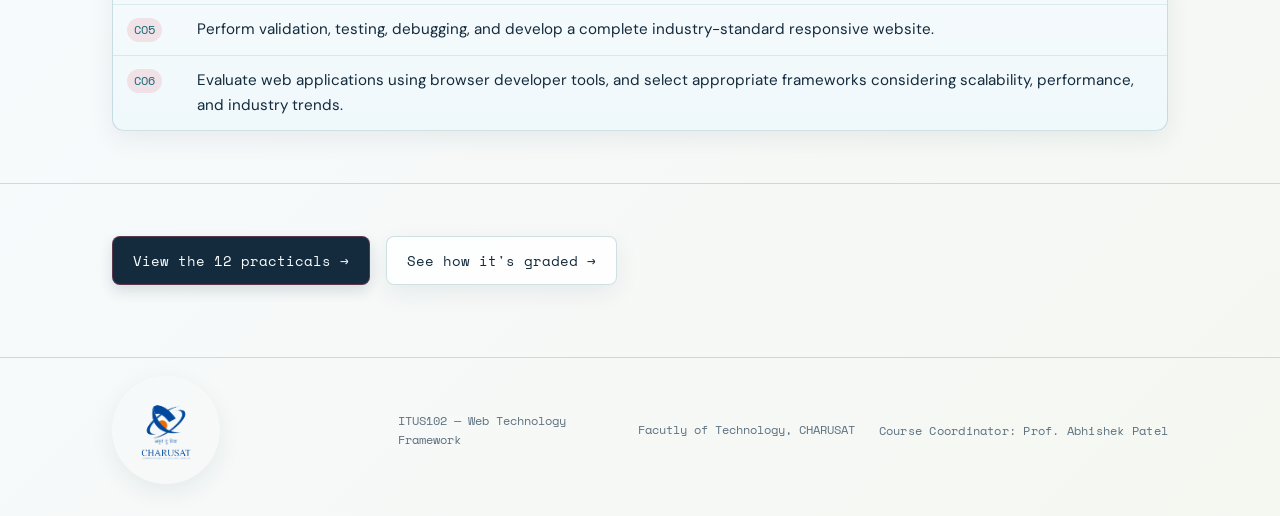
==== commit d99756ae: "Refine website visual design" ====
--- a/index.html
+++ b/index.html
@@ -48,33 +48,33 @@
     <div>
       <!-- Blueprint schematic: signature element, echoed across the site -->
       <svg viewBox="0 0 420 320" width="100%" xmlns="http://www.w3.org/2000/svg" role="img" aria-label="Blueprint schematic of a semantic HTML5 page layout">
-        <rect x="1" y="1" width="418" height="318" fill="#FFFFFF" stroke="#197C8C" stroke-width="1"/>
+        <rect x="1" y="1" width="418" height="318" fill="#FFFFFF" stroke="#176B78" stroke-width="1"/>
         <!-- header -->
-        <rect x="24" y="24" width="372" height="42" fill="none" stroke="#197C8C" stroke-width="1.2"/>
-        <text x="34" y="49" font-family="IBM Plex Mono, monospace" font-size="11" fill="#E0526D">&lt;header&gt;</text>
+        <rect x="24" y="24" width="372" height="42" fill="none" stroke="#176B78" stroke-width="1.2"/>
+        <text x="34" y="49" font-family="IBM Plex Mono, monospace" font-size="11" fill="#D28A3D">&lt;header&gt;</text>
         <!-- nav -->
-        <rect x="24" y="76" width="372" height="26" fill="none" stroke="#197C8C" stroke-width="1.2"/>
-        <text x="34" y="93" font-family="IBM Plex Mono, monospace" font-size="10" fill="#197C8C">&lt;nav&gt;</text>
+        <rect x="24" y="76" width="372" height="26" fill="none" stroke="#176B78" stroke-width="1.2"/>
+        <text x="34" y="93" font-family="IBM Plex Mono, monospace" font-size="10" fill="#176B78">&lt;nav&gt;</text>
         <!-- main + aside -->
-        <rect x="24" y="112" width="266" height="150" fill="none" stroke="#197C8C" stroke-width="1.2"/>
-        <text x="34" y="130" font-family="IBM Plex Mono, monospace" font-size="11" fill="#E0526D">&lt;main&gt;</text>
-        <rect x="46" y="142" width="222" height="34" fill="none" stroke="#62BFC7" stroke-width="1"/>
-        <text x="54" y="162" font-family="IBM Plex Mono, monospace" font-size="9" fill="#587084">&lt;section&gt;</text>
-        <rect x="46" y="184" width="222" height="34" fill="none" stroke="#62BFC7" stroke-width="1"/>
-        <text x="54" y="204" font-family="IBM Plex Mono, monospace" font-size="9" fill="#587084">&lt;article&gt;</text>
-        <rect x="46" y="226" width="222" height="26" fill="none" stroke="#62BFC7" stroke-width="1"/>
-        <text x="54" y="242" font-family="IBM Plex Mono, monospace" font-size="9" fill="#587084">&lt;form&gt;</text>
+        <rect x="24" y="112" width="266" height="150" fill="none" stroke="#176B78" stroke-width="1.2"/>
+        <text x="34" y="130" font-family="IBM Plex Mono, monospace" font-size="11" fill="#D28A3D">&lt;main&gt;</text>
+        <rect x="46" y="142" width="222" height="34" fill="none" stroke="#79AEB5" stroke-width="1"/>
+        <text x="54" y="162" font-family="IBM Plex Mono, monospace" font-size="9" fill="#5D7180">&lt;section&gt;</text>
+        <rect x="46" y="184" width="222" height="34" fill="none" stroke="#79AEB5" stroke-width="1"/>
+        <text x="54" y="204" font-family="IBM Plex Mono, monospace" font-size="9" fill="#5D7180">&lt;article&gt;</text>
+        <rect x="46" y="226" width="222" height="26" fill="none" stroke="#79AEB5" stroke-width="1"/>
+        <text x="54" y="242" font-family="IBM Plex Mono, monospace" font-size="9" fill="#5D7180">&lt;form&gt;</text>
 
-        <rect x="300" y="112" width="96" height="150" fill="none" stroke="#197C8C" stroke-width="1.2"/>
-        <text x="308" y="130" font-family="IBM Plex Mono, monospace" font-size="10" fill="#E0526D">&lt;aside&gt;</text>
+        <rect x="300" y="112" width="96" height="150" fill="none" stroke="#176B78" stroke-width="1.2"/>
+        <text x="308" y="130" font-family="IBM Plex Mono, monospace" font-size="10" fill="#D28A3D">&lt;aside&gt;</text>
 
         <!-- footer -->
-        <rect x="24" y="272" width="372" height="26" fill="none" stroke="#197C8C" stroke-width="1.2"/>
-        <text x="34" y="289" font-family="IBM Plex Mono, monospace" font-size="10" fill="#197C8C">&lt;footer&gt;</text>
+        <rect x="24" y="272" width="372" height="26" fill="none" stroke="#176B78" stroke-width="1.2"/>
+        <text x="34" y="289" font-family="IBM Plex Mono, monospace" font-size="10" fill="#176B78">&lt;footer&gt;</text>
 
         <!-- dimension line -->
-        <line x1="24" y1="308" x2="396" y2="308" stroke="#197C8C" stroke-width="1"/>
-        <text x="196" y="316" font-family="IBM Plex Mono, monospace" font-size="8" fill="#197C8C">FIG. 01 — SEMANTIC PAGE STRUCTURE</text>
+        <line x1="24" y1="308" x2="396" y2="308" stroke="#176B78" stroke-width="1"/>
+        <text x="196" y="316" font-family="IBM Plex Mono, monospace" font-size="8" fill="#176B78">FIG. 01 — SEMANTIC PAGE STRUCTURE</text>
       </svg>
     </div>
   </div>
--- a/styles.css
+++ b/styles.css
@@ -1,31 +1,31 @@
 /* ============================================================
    ITUS102 · Web Technology Framework — Course Site
-  Theme: lively light / editorial lab notebook
+  Theme: professional light / academic studio
    ============================================================ */
 
 @import url('https://fonts.googleapis.com/css2?family=DM+Sans:wght@400;500;600;700&family=Space+Mono:wght@400;700&display=swap');
 
 :root {
-  --bg: #f5fbff;
-  --bg-top: #e9f7ff;
-  --bg-bottom: #f2f8e8;
-  --bg-panel: rgba(255, 255, 255, 0.84);
-  --surface-soft: #eff8fb;
+  --bg: #f7fafc;
+  --bg-top: #edf5f8;
+  --bg-bottom: #f5f7f1;
+  --bg-panel: rgba(255, 255, 255, 0.9);
+  --surface-soft: #eef5f6;
   --surface-strong: #ffffff;
-  --line: #197c8c;
-  --line-dim: rgba(25, 124, 140, 0.24);
-  --ink: #102a43;
-  --ink-dim: #587084;
+  --line: #176b78;
+  --line-dim: rgba(23, 107, 120, 0.2);
+  --ink: #142b3d;
+  --ink-dim: #5d7180;
   --paper: rgba(255, 255, 255, 0.94);
-  --paper-ink: #102a43;
-  --paper-dim: #587084;
-  --accent: #e0526d;
-  --accent-2: #b8c94a;
-  --accent-soft: rgba(224, 82, 109, 0.13);
-  --radius: 18px;
-  --radius-sm: 12px;
-  --shadow-sm: 0 10px 30px rgba(16, 67, 89, 0.1);
-  --shadow-lg: 0 20px 45px rgba(16, 67, 89, 0.16);
+  --paper-ink: #142b3d;
+  --paper-dim: #5d7180;
+  --accent: #176b78;
+  --accent-2: #d28a3d;
+  --accent-soft: rgba(23, 107, 120, 0.1);
+  --radius: 12px;
+  --radius-sm: 8px;
+  --shadow-sm: 0 8px 24px rgba(20, 43, 61, 0.07);
+  --shadow-lg: 0 16px 36px rgba(20, 43, 61, 0.12);
   --space-1: 8px;
   --space-2: 12px;
   --space-3: 16px;
@@ -49,11 +49,11 @@
   margin: 0;
   min-height: 100vh;
   background:
-    radial-gradient(circle at top right, rgba(184, 201, 74, 0.2), transparent 28%),
-    radial-gradient(circle at left center, rgba(54, 184, 198, 0.16), transparent 24%),
+    radial-gradient(circle at top right, rgba(210, 138, 61, 0.1), transparent 28%),
+    radial-gradient(circle at left center, rgba(54, 157, 169, 0.08), transparent 24%),
     linear-gradient(135deg, var(--bg-top) 0%, var(--bg) 50%, var(--bg-bottom) 100%),
-    linear-gradient(rgba(25, 124, 140, 0.045) 1px, transparent 1px),
-    linear-gradient(90deg, rgba(25, 124, 140, 0.045) 1px, transparent 1px);
+    linear-gradient(rgba(23, 107, 120, 0.035) 1px, transparent 1px),
+    linear-gradient(90deg, rgba(23, 107, 120, 0.035) 1px, transparent 1px);
   background-size: auto, auto, auto, 36px 36px, 36px 36px;
   color: var(--ink);
   font-family: var(--sans);
@@ -81,7 +81,7 @@
   top: -120px;
   right: -80px;
   border-radius: 50%;
-  background: radial-gradient(circle, rgba(184, 201, 74, 0.18), transparent 70%);
+  background: radial-gradient(circle, rgba(210, 138, 61, 0.1), transparent 70%);
 }
 
 body::after {
@@ -90,7 +90,7 @@
   bottom: -80px;
   left: -100px;
   border-radius: 50%;
-  background: radial-gradient(circle, rgba(54, 184, 198, 0.14), transparent 72%);
+  background: radial-gradient(circle, rgba(54, 157, 169, 0.08), transparent 72%);
 }
 
 main,
@@ -107,8 +107,8 @@
 h2,
 h3,
 h4 {
-  font-family: var(--mono);
-  font-weight: 600;
+  font-family: var(--sans);
+  font-weight: 700;
   letter-spacing: 0;
   line-height: 1.18;
   margin: 0 0 0.45em;
@@ -150,10 +150,10 @@
   top: 0;
   z-index: 50;
   border-bottom: 1px solid var(--line-dim);
-  background: rgba(245, 251, 255, 0.88);
+  background: rgba(247, 250, 252, 0.92);
   -webkit-backdrop-filter: blur(14px);
   backdrop-filter: blur(14px);
-  box-shadow: 0 8px 24px rgba(16, 67, 89, 0.1);
+  box-shadow: 0 6px 18px rgba(20, 43, 61, 0.08);
 }
 
 .titleblock .wrap {
@@ -225,19 +225,19 @@
 
 nav.tb-links a.active {
   color: #ffffff;
-  background: linear-gradient(135deg, var(--accent), var(--accent-2));
-  box-shadow: 0 8px 18px rgba(224, 82, 109, 0.2);
+  background: var(--ink);
+  box-shadow: 0 5px 12px rgba(20, 43, 61, 0.16);
 }
 
 /* ---------- Hero ---------- */
 .hero {
-  padding: 84px 0 64px;
+  padding: 72px 0 56px;
 }
 
 .hero-grid {
   display: grid;
   grid-template-columns: 1.1fr 0.9fr;
-  gap: 56px;
+  gap: 48px;
   align-items: center;
 }
 
@@ -246,7 +246,7 @@
   line-height: 1.14;
   color: var(--ink);
   margin-bottom: 0.42em;
-  text-shadow: 0 0 24px rgba(77, 212, 255, 0.12);
+  text-shadow: none;
 }
 
 .hero .lede {
@@ -322,7 +322,7 @@
 
 /* ---------- Sections ---------- */
 section {
-  padding: 60px 0;
+  padding: 52px 0;
   border-top: 1px solid var(--line-dim);
   position: relative;
 }
@@ -334,7 +334,7 @@
   align-items: baseline;
   justify-content: space-between;
   gap: 20px;
-  margin-bottom: 30px;
+  margin-bottom: 24px;
   flex-wrap: wrap;
 }
 
@@ -348,7 +348,7 @@
 
 .section-head h2::before {
   content: '';
-  width: 36px;
+  width: 28px;
   height: 2px;
   border-radius: 999px;
   background: linear-gradient(90deg, var(--accent), var(--accent-2));
@@ -364,7 +364,7 @@
   overflow: hidden;
   background: linear-gradient(180deg, rgba(255, 255, 255, 0.96) 0%, rgba(239, 248, 251, 0.96) 100%);
   border: 1px solid var(--line-dim);
-  padding: 24px;
+  padding: 22px;
   border-radius: var(--radius);
   box-shadow: var(--shadow-sm);
   transition: transform 0.2s ease, box-shadow 0.2s ease, border-color 0.2s ease;
@@ -379,7 +379,7 @@
 }
 
 .card:hover {
-  transform: translateY(-4px);
+  transform: translateY(-2px);
   border-color: rgba(224, 82, 109, 0.4);
   box-shadow: var(--shadow-lg);
 }
@@ -448,7 +448,7 @@
 }
 
 tr:last-child td { border-bottom: none; }
-tr:hover td { background: rgba(184, 201, 74, 0.08); }
+tr:hover td { background: rgba(210, 138, 61, 0.08); }
 
 .co-tag {
   font-family: var(--mono);
@@ -603,13 +603,13 @@
   font-size: var(--fs-200);
   text-decoration: none;
   color: var(--bg);
-  background: linear-gradient(135deg, var(--accent), var(--accent-2));
+  background: var(--ink);
   padding: 12px 20px;
   display: inline-block;
   border: 1px solid rgba(224, 82, 109, 0.35);
-  border-radius: 999px;
+  border-radius: var(--radius-sm);
   transition: transform 0.2s ease, box-shadow 0.2s ease, background-color 0.2s ease, color 0.2s ease;
-  box-shadow: 0 8px 18px rgba(224, 82, 109, 0.16);
+  box-shadow: 0 6px 14px rgba(20, 43, 61, 0.14);
 }
 
 .btn.ghost {
